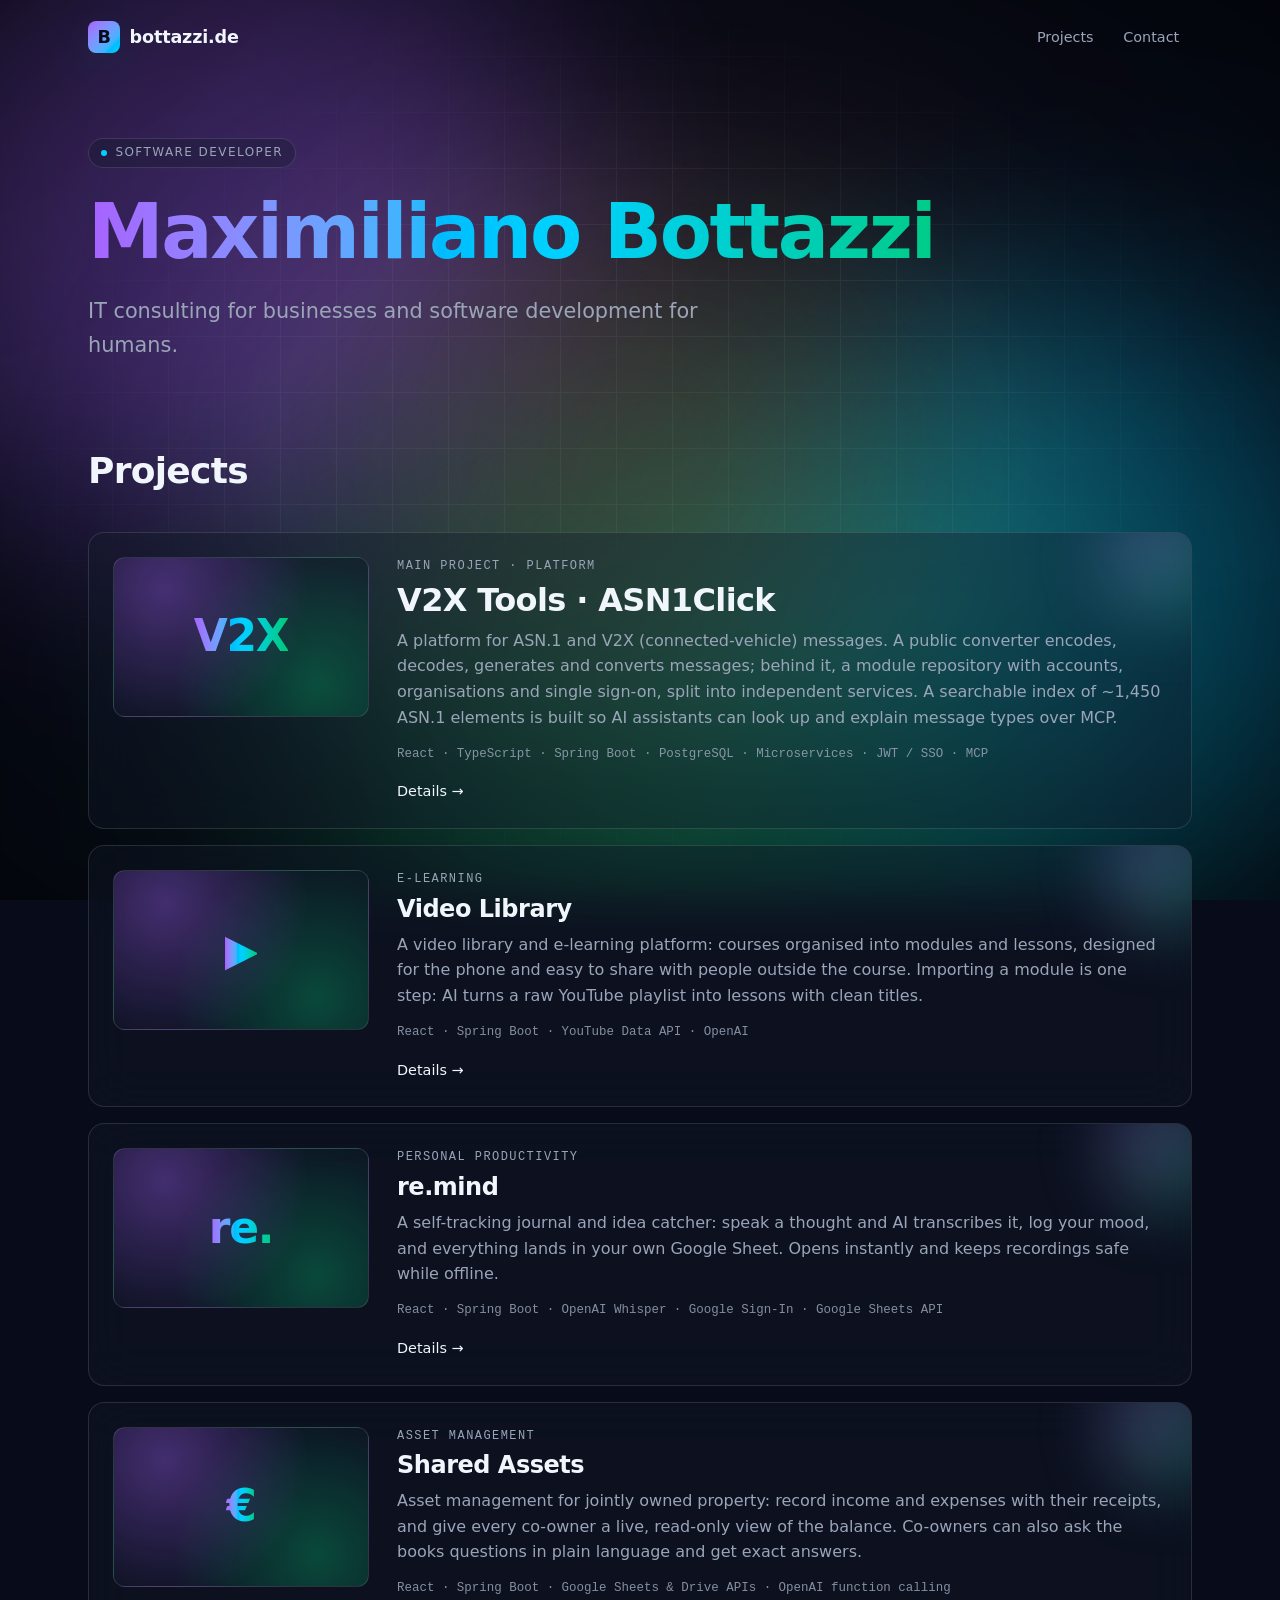
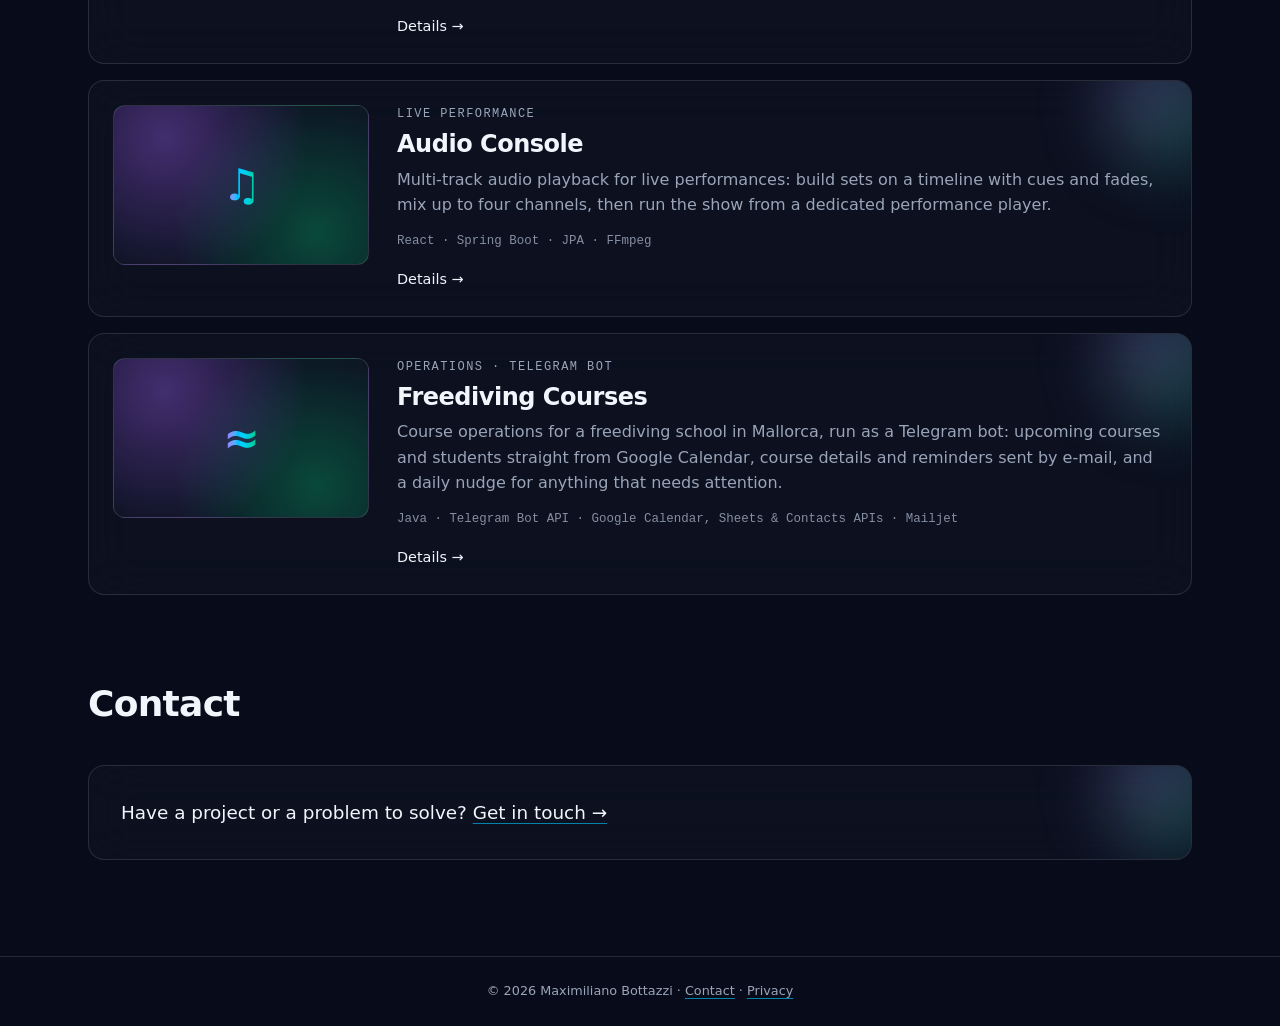
==== index.html @ 9a786cfe "Contact link: Get in touch Co-Authored-By: Claude Opus 5.5 <noreply@anthropic.com>" ====
<!doctype html>
<html lang="en">
<head>
  <meta charset="utf-8">
  <meta name="viewport" content="width=device-width, initial-scale=1">
  <title>Maximiliano Bottazzi</title>
  <meta name="description" content="Maximiliano Bottazzi — IT consulting for businesses and software development for humans.">
  <meta name="robots" content="noindex, nofollow, noarchive">
  <link rel="icon" href="data:image/svg+xml,<svg xmlns='http://www.w3.org/2000/svg' viewBox='0 0 100 100'><defs><linearGradient id='g' x1='0' y1='0' x2='1' y2='1'><stop offset='0' stop-color='%23a855f7'/><stop offset='1' stop-color='%2338bdf8'/></linearGradient></defs><rect width='100' height='100' rx='24' fill='url(%23g)'/><text x='50' y='70' font-family='system-ui,sans-serif' font-size='60' font-weight='700' text-anchor='middle' fill='%23141625'>B</text></svg>">
  <link rel="stylesheet" href="/style.css?v=2">
</head>
<body>
  <div class="aurora" aria-hidden="true"><i></i><i></i><i></i><i></i></div>
  <header class="site-header">
    <a class="brand" href="/">bottazzi.de</a>
    <nav><a href="/#projects">Projects</a><a href="/contact.html">Contact</a></nav>
  </header>
  <main class="home">
    <span class="tag">Software developer</span>
    <h1>Maximiliano Bottazzi</h1>
    <p class="lead">IT consulting for businesses and software development for humans.</p>

    <section id="projects">
      <h2>Projects</h2>
      <ul class="projects">
        <li class="featured">
          <a class="thumb" href="/projects/v2x-tools.html" aria-hidden="true" tabindex="-1"><span>V2X</span></a>
          <div>
            <p class="kicker">Main project · Platform</p>
            <h3><a href="/projects/v2x-tools.html">V2X Tools · ASN1Click</a></h3>
            <p>A platform for ASN.1 and V2X (connected-vehicle) messages. A public converter encodes, decodes, generates and converts messages; behind it, a module repository with accounts, organisations and single sign-on, split into independent services. A searchable index of ~1,450 ASN.1 elements is built so AI assistants can look up and explain message types over MCP.</p>
            <p class="stack">React · TypeScript · Spring Boot · PostgreSQL · Microservices · JWT / SSO · MCP</p>
            <a class="more" href="/projects/v2x-tools.html">Details →</a>
          </div>
        </li>
        <li>
          <a class="thumb" href="/projects/video-library.html" aria-hidden="true" tabindex="-1"><span>▶</span></a>
          <div>
            <p class="kicker">E-learning</p>
            <h3><a href="/projects/video-library.html">Video Library</a></h3>
            <p>A video library and e-learning platform: courses organised into modules and lessons, designed for the phone and easy to share with people outside the course. Importing a module is one step: AI turns a raw YouTube playlist into lessons with clean titles.</p>
            <p class="stack">React · Spring Boot · YouTube Data API · OpenAI</p>
            <a class="more" href="/projects/video-library.html">Details →</a>
          </div>
        </li>
        <li>
          <a class="thumb" href="/projects/remind.html" aria-hidden="true" tabindex="-1"><span>re.</span></a>
          <div>
            <p class="kicker">Personal productivity</p>
            <h3><a href="/projects/remind.html">re.mind</a></h3>
            <p>A self-tracking journal and idea catcher: speak a thought and AI transcribes it, log your mood, and everything lands in your own Google Sheet. Opens instantly and keeps recordings safe while offline.</p>
            <p class="stack">React · Spring Boot · OpenAI Whisper · Google Sign-In · Google Sheets API</p>
            <a class="more" href="/projects/remind.html">Details →</a>
          </div>
        </li>
        <li>
          <a class="thumb" href="/projects/shared-assets.html" aria-hidden="true" tabindex="-1"><span>€</span></a>
          <div>
            <p class="kicker">Asset management</p>
            <h3><a href="/projects/shared-assets.html">Shared Assets</a></h3>
            <p>Asset management for jointly owned property: record income and expenses with their receipts, and give every co-owner a live, read-only view of the balance. Co-owners can also ask the books questions in plain language and get exact answers.</p>
            <p class="stack">React · Spring Boot · Google Sheets &amp; Drive APIs · OpenAI function calling</p>
            <a class="more" href="/projects/shared-assets.html">Details →</a>
          </div>
        </li>
        <li>
          <a class="thumb" href="/projects/audio-console.html" aria-hidden="true" tabindex="-1"><span>♫</span></a>
          <div>
            <p class="kicker">Live performance</p>
            <h3><a href="/projects/audio-console.html">Audio Console</a></h3>
            <p>Multi-track audio playback for live performances: build sets on a timeline with cues and fades, mix up to four channels, then run the show from a dedicated performance player.</p>
            <p class="stack">React · Spring Boot · JPA · FFmpeg</p>
            <a class="more" href="/projects/audio-console.html">Details →</a>
          </div>
        </li>
        <li>
          <a class="thumb" href="/projects/freediving-courses.html" aria-hidden="true" tabindex="-1"><span>≈</span></a>
          <div>
            <p class="kicker">Operations · Telegram bot</p>
            <h3><a href="/projects/freediving-courses.html">Freediving Courses</a></h3>
            <p>Course operations for a freediving school in Mallorca, run as a Telegram bot: upcoming courses and students straight from Google Calendar, course details and reminders sent by e-mail, and a daily nudge for anything that needs attention.</p>
            <p class="stack">Java · Telegram Bot API · Google Calendar, Sheets &amp; Contacts APIs · Mailjet</p>
            <a class="more" href="/projects/freediving-courses.html">Details →</a>
          </div>
        </li>
      </ul>
    </section>

    <section>
      <h2>Contact</h2>
      <div class="card contact-card">
        <p>Have a project or a problem to solve? <a href="/contact.html">Get in touch →</a></p>
      </div>
    </section>
  </main>

  <footer>© 2026 Maximiliano Bottazzi · <a href="/contact.html">Contact</a> · <a href="/privacy.html">Privacy</a></footer>
</body>
</html>
---- style.css ----
/* Look and feel shared with asn1click.com: dark night background, animated
   aurora blobs, a faint grid, gradient headings and glass cards. */
:root {
  color-scheme: dark;
  --bg: oklch(0.16 0.03 270);
  --fg: oklch(0.97 0.01 250);
  --muted: oklch(0.72 0.03 260);
  --card: oklch(0.22 0.035 270 / 35%);
  --line: oklch(1 0 0 / 12%);
  --brand-1: oklch(0.65 0.23 300);   /* electric violet */
  --brand-2: oklch(0.78 0.19 220);   /* cyan blue */
  --brand-3: oklch(0.72 0.21 160);   /* teal / mint */
  --brand-4: oklch(0.72 0.21 30);    /* warm amber */
  --accent: var(--brand-2);
  --gradient: linear-gradient(90deg, var(--brand-1), var(--brand-2), var(--brand-3));
  --radius: 1rem;
}
* { box-sizing: border-box; }
html { -webkit-text-size-adjust: 100%; }
body {
  margin: 0;
  min-height: 100vh;
  display: flex;
  flex-direction: column;
  background: var(--bg);
  color: var(--fg);
  font-family: ui-sans-serif, system-ui, -apple-system, "Segoe UI", Roboto, sans-serif;
  line-height: 1.6;
  overflow-x: hidden;
}

/* Aurora background */
.aurora {
  position: fixed;
  inset: 0;
  z-index: -1;
  overflow: hidden;
  pointer-events: none;
}
.aurora i {
  position: absolute;
  border-radius: 50%;
  filter: blur(120px);
}
.aurora i:nth-child(1) { top: -10rem; left: -10rem; width: 55vw; height: 55vw; background: color-mix(in oklab, var(--brand-1) 40%, transparent); animation: aurora1 22s ease-in-out infinite; }
.aurora i:nth-child(2) { top: 33%; right: -8rem; width: 50vw; height: 50vw; background: color-mix(in oklab, var(--brand-2) 35%, transparent); animation: aurora2 28s ease-in-out infinite; }
.aurora i:nth-child(3) { bottom: -10rem; left: 25%; width: 55vw; height: 55vw; background: color-mix(in oklab, var(--brand-3) 40%, transparent); filter: blur(140px); animation: aurora3 32s ease-in-out infinite; }
.aurora i:nth-child(4) { top: 50%; left: 50%; width: 40vw; height: 40vw; background: color-mix(in oklab, var(--brand-4) 25%, transparent); filter: blur(140px); transform: translate(-50%, -50%); animation: aurora4 36s ease-in-out infinite; }
.aurora::before {
  content: "";
  position: absolute;
  inset: 0;
  opacity: 0.06;
  background-image:
    linear-gradient(var(--fg) 1px, transparent 1px),
    linear-gradient(90deg, var(--fg) 1px, transparent 1px);
  background-size: 56px 56px;
  -webkit-mask-image: radial-gradient(ellipse at center, black 40%, transparent 75%);
  mask-image: radial-gradient(ellipse at center, black 40%, transparent 75%);
}
.aurora::after {
  content: "";
  position: absolute;
  inset: 0;
  background: radial-gradient(ellipse at center, transparent 40%, rgba(0, 0, 0, 0.55) 100%);
}
@keyframes aurora1 {
  0%, 100% { transform: translate(0, 0) scale(1) rotate(0deg); opacity: 0.85; }
  25%  { transform: translate(18vw, 8vh) scale(1.2) rotate(20deg); opacity: 1; }
  50%  { transform: translate(10vw, 22vh) scale(0.95) rotate(-10deg); opacity: 0.7; }
  75%  { transform: translate(-8vw, 12vh) scale(1.15) rotate(15deg); opacity: 0.95; }
}
@keyframes aurora2 {
  0%, 100% { transform: translate(0, 0) scale(1.1) rotate(0deg); opacity: 0.8; }
  33%  { transform: translate(-16vw, 14vh) scale(0.9) rotate(-25deg); opacity: 1; }
  66%  { transform: translate(-6vw, -10vh) scale(1.25) rotate(18deg); opacity: 0.75; }
}
@keyframes aurora3 {
  0%, 100% { transform: translate(0, 0) scale(1) rotate(0deg); opacity: 0.9; }
  30%  { transform: translate(14vw, -14vh) scale(1.25) rotate(22deg); opacity: 1; }
  60%  { transform: translate(-10vw, -6vh) scale(0.95) rotate(-18deg); opacity: 0.7; }
}
@keyframes aurora4 {
  0%, 100% { transform: translate(-50%, -50%) scale(1) rotate(0deg); opacity: 0.7; }
  25%  { transform: translate(-35%, -60%) scale(1.3) rotate(30deg); opacity: 0.95; }
  50%  { transform: translate(-55%, -40%) scale(0.9) rotate(-20deg); opacity: 0.6; }
  75%  { transform: translate(-65%, -55%) scale(1.2) rotate(15deg); opacity: 0.9; }
}
@media (prefers-reduced-motion: reduce) {
  .aurora i { animation: none; }
}

/* Header */
.site-header {
  display: flex;
  align-items: center;
  justify-content: space-between;
  gap: 1rem;
  width: 100%;
  max-width: 72rem;
  margin: 0 auto;
  padding: 1.25rem 1.5rem;
}
.brand {
  display: flex;
  align-items: center;
  gap: 0.6rem;
  font-size: 1.1rem;
  font-weight: 600;
  letter-spacing: -0.01em;
  text-decoration: none;
}
.brand::before {
  content: "B";
  display: grid;
  place-items: center;
  width: 2rem;
  height: 2rem;
  border-radius: 0.5rem;
  background: linear-gradient(135deg, var(--brand-1), var(--brand-2));
  box-shadow: 0 10px 40px -10px color-mix(in oklab, var(--brand-2) 50%, transparent);
  color: var(--bg);
  font-weight: 700;
}
.site-header nav { display: flex; gap: 0.25rem; }
.site-header nav a {
  padding: 0.35rem 0.8rem;
  border-radius: 999px;
  font-size: 0.9rem;
  color: var(--muted);
  text-decoration: none;
}
.site-header nav a:hover { color: var(--fg); background: var(--card); }

main {
  flex: 1;
  width: 100%;
  max-width: 72rem;
  margin: 0 auto;
  padding: 4rem 1.5rem 6rem;
}

/* Hero */
.tag {
  display: inline-flex;
  align-items: center;
  gap: 0.5rem;
  padding: 0.25rem 0.75rem;
  border: 1px solid var(--line);
  border-radius: 999px;
  background: var(--card);
  backdrop-filter: blur(8px);
  font-size: 0.75rem;
  letter-spacing: 0.12em;
  text-transform: uppercase;
  color: var(--muted);
}
.tag::before {
  content: "";
  width: 0.4rem;
  height: 0.4rem;
  border-radius: 50%;
  background: var(--brand-2);
  animation: pulse 2s ease-in-out infinite;
}
@keyframes pulse { 50% { opacity: 0.4; } }
h1 {
  margin: 1.5rem 0 0;
  max-width: 56rem;
  font-size: clamp(2.75rem, 8vw, 4.75rem);
  font-weight: 600;
  line-height: 1.05;
  letter-spacing: -0.03em;
  background: var(--gradient);
  -webkit-background-clip: text;
  background-clip: text;
  color: transparent;
}
.lead {
  margin: 1.5rem 0 0;
  max-width: 42rem;
  font-size: clamp(1.1rem, 2.2vw, 1.3rem);
  color: var(--muted);
}

section { margin-top: 5rem; }
h2 {
  margin: 0 0 2rem;
  font-size: clamp(1.75rem, 4vw, 2.25rem);
  font-weight: 600;
  letter-spacing: -0.02em;
}
ul { list-style: none; margin: 0; padding: 0; }
a {
  color: var(--fg);
  text-decoration: underline;
  text-decoration-color: color-mix(in oklab, var(--accent) 60%, transparent);
  text-underline-offset: 0.2em;
}
a:hover { color: var(--accent); }

/* Glass card */
.card, .projects li {
  position: relative;
  overflow: hidden;
  border: 1px solid var(--line);
  border-radius: var(--radius);
  background: var(--card);
  backdrop-filter: blur(24px);
  -webkit-backdrop-filter: blur(24px);
  transition: border-color 0.2s;
}
.card::before, .projects li::before {
  content: "";
  position: absolute;
  top: -2.5rem;
  right: -2.5rem;
  width: 8rem;
  height: 8rem;
  border-radius: 50%;
  background: linear-gradient(135deg, color-mix(in oklab, var(--brand-1) 30%, transparent), color-mix(in oklab, var(--brand-3) 30%, transparent));
  filter: blur(32px);
  transition: transform 0.4s;
  pointer-events: none;
}
.projects li:hover { border-color: color-mix(in oklab, var(--brand-2) 40%, transparent); }
.projects li:hover::before { transform: scale(1.5); }

/* Project list */
.projects { display: grid; gap: 1rem; }
.projects li {
  display: grid;
  grid-template-columns: 16rem 1fr;
  gap: 1.75rem;
  align-items: start;
  padding: 1.5rem;
}
.projects li > * { position: relative; }
.kicker {
  margin: 0 0 0.35rem !important;
  font-family: ui-monospace, "SF Mono", Menlo, Consolas, monospace;
  font-size: 0.75rem !important;
  letter-spacing: 0.12em;
  text-transform: uppercase;
  color: var(--brand-2);
}
.projects h3 { margin: 0 0 0.5rem; font-size: 1.5rem; font-weight: 600; line-height: 1.2; letter-spacing: -0.02em; }
.projects h3 a { text-decoration: none; }
.projects p { margin: 0; color: var(--muted); }
.projects .featured h3 { font-size: 2rem; }
.more { display: inline-block; margin-top: 1rem; font-size: 0.9rem; font-weight: 500; text-decoration: none; }
.thumb {
  display: grid;
  place-items: center;
  aspect-ratio: 16 / 10;
  overflow: hidden;
  border: 1px solid var(--line);
  border-radius: 0.75rem;
  background:
    radial-gradient(circle at 20% 20%, color-mix(in oklab, var(--brand-1) 35%, transparent), transparent 60%),
    radial-gradient(circle at 80% 80%, color-mix(in oklab, var(--brand-3) 30%, transparent), transparent 60%),
    oklch(0.2 0.035 270 / 60%);
  text-decoration: none;
}
.thumb img { width: 100%; height: 100%; object-fit: cover; object-position: top; }
.thumb span {
  font-size: 2.75rem;
  font-weight: 700;
  letter-spacing: -0.03em;
  background: var(--gradient);
  -webkit-background-clip: text;
  background-clip: text;
  color: transparent;
}
.stack {
  margin-top: 0.9rem !important;
  font-family: ui-monospace, "SF Mono", Menlo, Consolas, monospace;
  font-size: 0.78rem !important;
  color: var(--muted);
  opacity: 0.85;
}
@media (max-width: 44rem) {
  .projects li { grid-template-columns: 1fr; gap: 1.25rem; padding: 1.25rem; }
}

.contact-card { padding: 2rem; }
.contact-card p { position: relative; margin: 0; font-size: 1.15rem; }

footer {
  border-top: 1px solid var(--line);
  padding: 1.5rem;
  text-align: center;
  font-size: 0.8rem;
  color: var(--muted);
}
footer a { color: inherit; }

/* Text pages (privacy, contact, project details) */
.page { max-width: 48rem; padding-top: 3rem; }
.page h1 { font-size: clamp(2.25rem, 7vw, 3.5rem); }
.page section { margin-top: 3rem; }
.page h2 {
  margin: 0 0 1rem;
  font-family: ui-monospace, "SF Mono", Menlo, Consolas, monospace;
  font-size: 0.8rem;
  font-weight: 500;
  letter-spacing: 0.12em;
  text-transform: uppercase;
  color: var(--brand-2);
}
.page p { margin: 0 0 1rem; }
.page address { font-style: normal; margin: 0 0 1rem; }
.back { display: inline-block; font-size: 0.9rem; color: var(--muted); text-decoration: none; }
.empty { color: var(--muted); margin: 0; }

/* Project detail pages */
.project .links { display: flex; flex-wrap: wrap; gap: 0.5rem 1.5rem; margin: 1.5rem 0 0; }
.project .shot { margin-top: 2.5rem; }
.project ul.points { list-style: disc; padding-left: 1.25rem; margin: 0 0 1rem; }
.project ul.points li { padding: 0.2rem 0; }
.project ul.points li::marker { color: var(--brand-2); }

/* Contact form */
.field { margin-bottom: 1.5rem; }
.field label {
  display: block;
  margin-bottom: 0.4rem;
  font-family: ui-monospace, "SF Mono", Menlo, Consolas, monospace;
  font-size: 0.75rem;
  letter-spacing: 0.12em;
  text-transform: uppercase;
  color: var(--muted);
}
.field input, .field textarea {
  width: 100%;
  padding: 0.7rem 0.85rem;
  border: 1px solid var(--line);
  border-radius: 0.6rem;
  background: var(--card);
  backdrop-filter: blur(12px);
  color: var(--fg);
  font: inherit;
}
.field input:focus, .field textarea:focus {
  outline: 2px solid color-mix(in oklab, var(--brand-2) 60%, transparent);
  outline-offset: 1px;
}
.field textarea { resize: vertical; }
.cf-turnstile { margin-bottom: 1.5rem; }
button {
  padding: 0.7rem 1.5rem;
  border: 0;
  border-radius: 999px;
  background: linear-gradient(90deg, var(--brand-1), var(--brand-2));
  box-shadow: 0 10px 40px -10px color-mix(in oklab, var(--brand-2) 50%, transparent);
  color: var(--bg);
  font: inherit;
  font-weight: 600;
  cursor: pointer;
}
button:hover { opacity: 0.9; }
button:disabled { opacity: 0.5; cursor: not-allowed; }
.form-feedback { margin-top: 1.25rem; font-weight: 600; }
.form-feedback.error { color: var(--brand-4); }
.page .form-note { margin-top: 1.5rem; font-size: 0.85rem; color: var(--muted); }
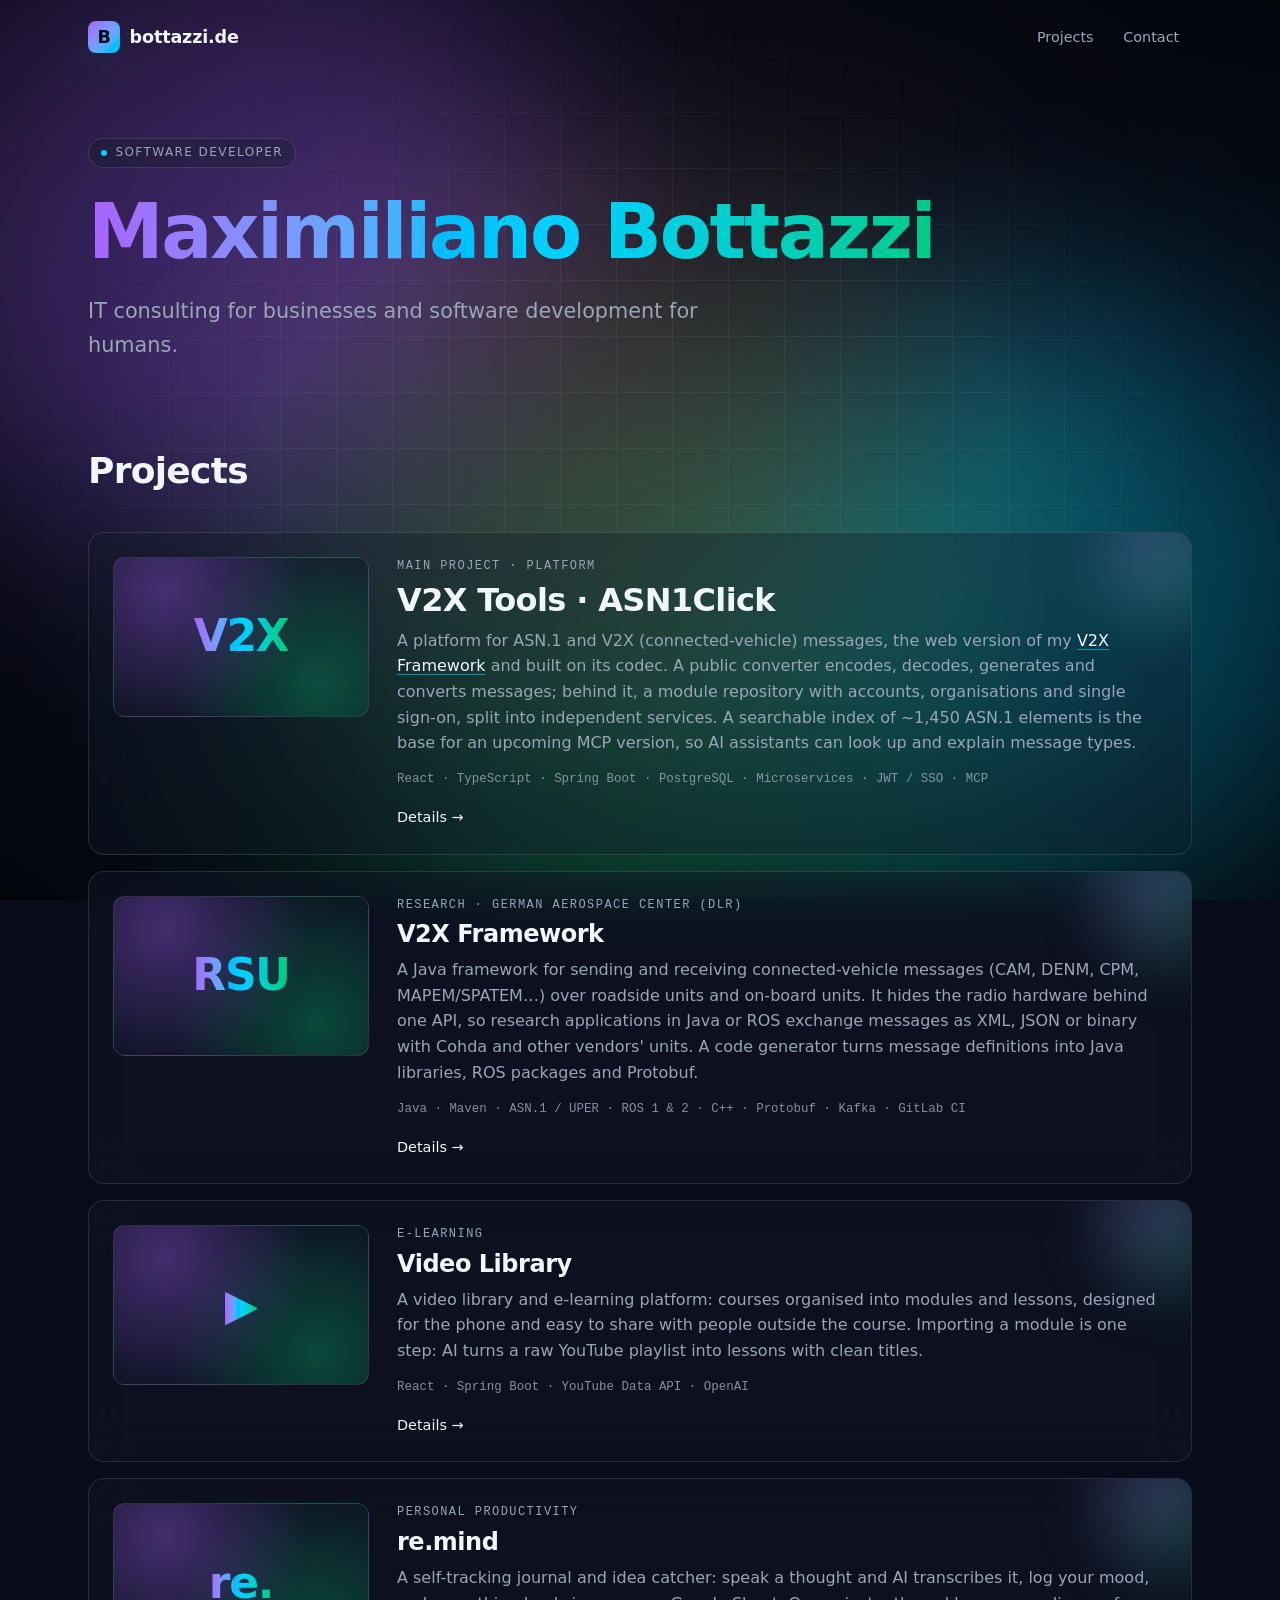
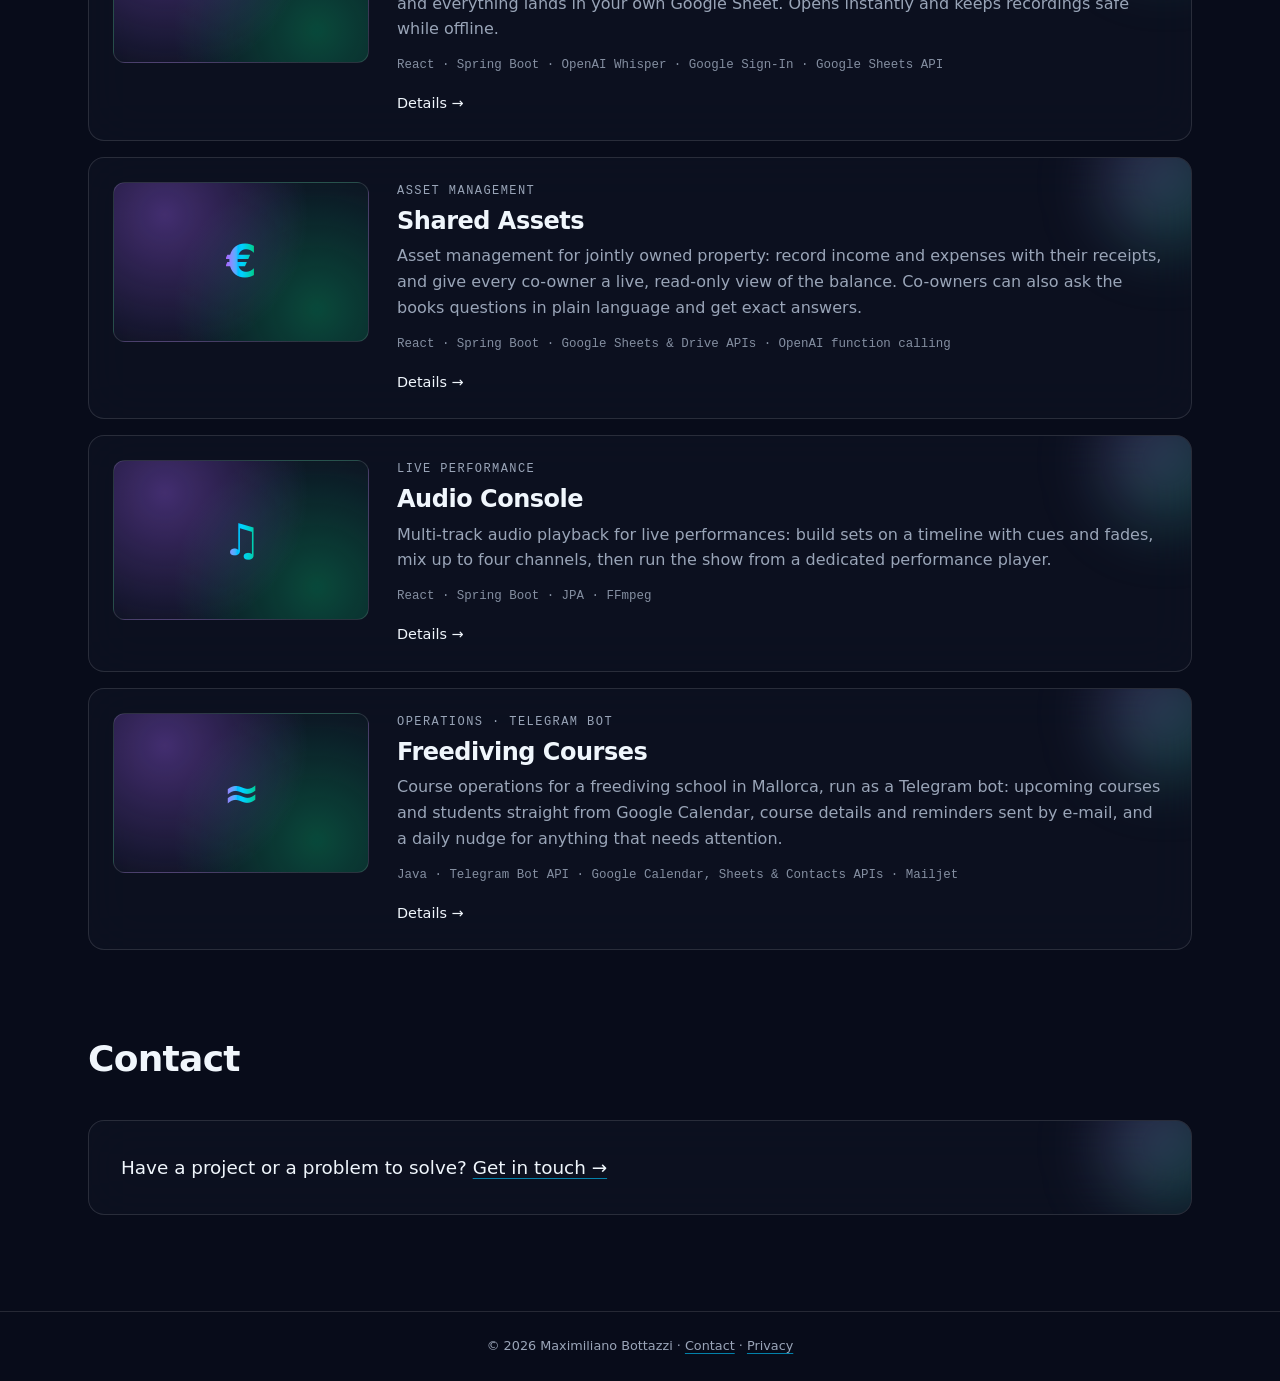
==== commit 4add5862: "Add V2X Framework project and link it with V2X Tools Co-Authored-By: Claude Opus 5.5 <noreply@anthro" ====
--- a/index.html
+++ b/index.html
@@ -28,9 +28,19 @@
           <div>
             <p class="kicker">Main project · Platform</p>
             <h3><a href="/projects/v2x-tools.html">V2X Tools · ASN1Click</a></h3>
-            <p>A platform for ASN.1 and V2X (connected-vehicle) messages. A public converter encodes, decodes, generates and converts messages; behind it, a module repository with accounts, organisations and single sign-on, split into independent services. A searchable index of ~1,450 ASN.1 elements is built so AI assistants can look up and explain message types over MCP.</p>
+            <p>A platform for ASN.1 and V2X (connected-vehicle) messages, the web version of my <a href="/projects/v2x-framework.html">V2X Framework</a> and built on its codec. A public converter encodes, decodes, generates and converts messages; behind it, a module repository with accounts, organisations and single sign-on, split into independent services. A searchable index of ~1,450 ASN.1 elements is the base for an upcoming MCP version, so AI assistants can look up and explain message types.</p>
             <p class="stack">React · TypeScript · Spring Boot · PostgreSQL · Microservices · JWT / SSO · MCP</p>
             <a class="more" href="/projects/v2x-tools.html">Details →</a>
+          </div>
+        </li>
+        <li>
+          <a class="thumb" href="/projects/v2x-framework.html" aria-hidden="true" tabindex="-1"><span>RSU</span></a>
+          <div>
+            <p class="kicker">Research · German Aerospace Center (DLR)</p>
+            <h3><a href="/projects/v2x-framework.html">V2X Framework</a></h3>
+            <p>A Java framework for sending and receiving connected-vehicle messages (CAM, DENM, CPM, MAPEM/SPATEM…) over roadside units and on-board units. It hides the radio hardware behind one API, so research applications in Java or ROS exchange messages as XML, JSON or binary with Cohda and other vendors' units. A code generator turns message definitions into Java libraries, ROS packages and Protobuf.</p>
+            <p class="stack">Java · Maven · ASN.1 / UPER · ROS 1 &amp; 2 · C++ · Protobuf · Kafka · GitLab CI</p>
+            <a class="more" href="/projects/v2x-framework.html">Details →</a>
           </div>
         </li>
         <li>
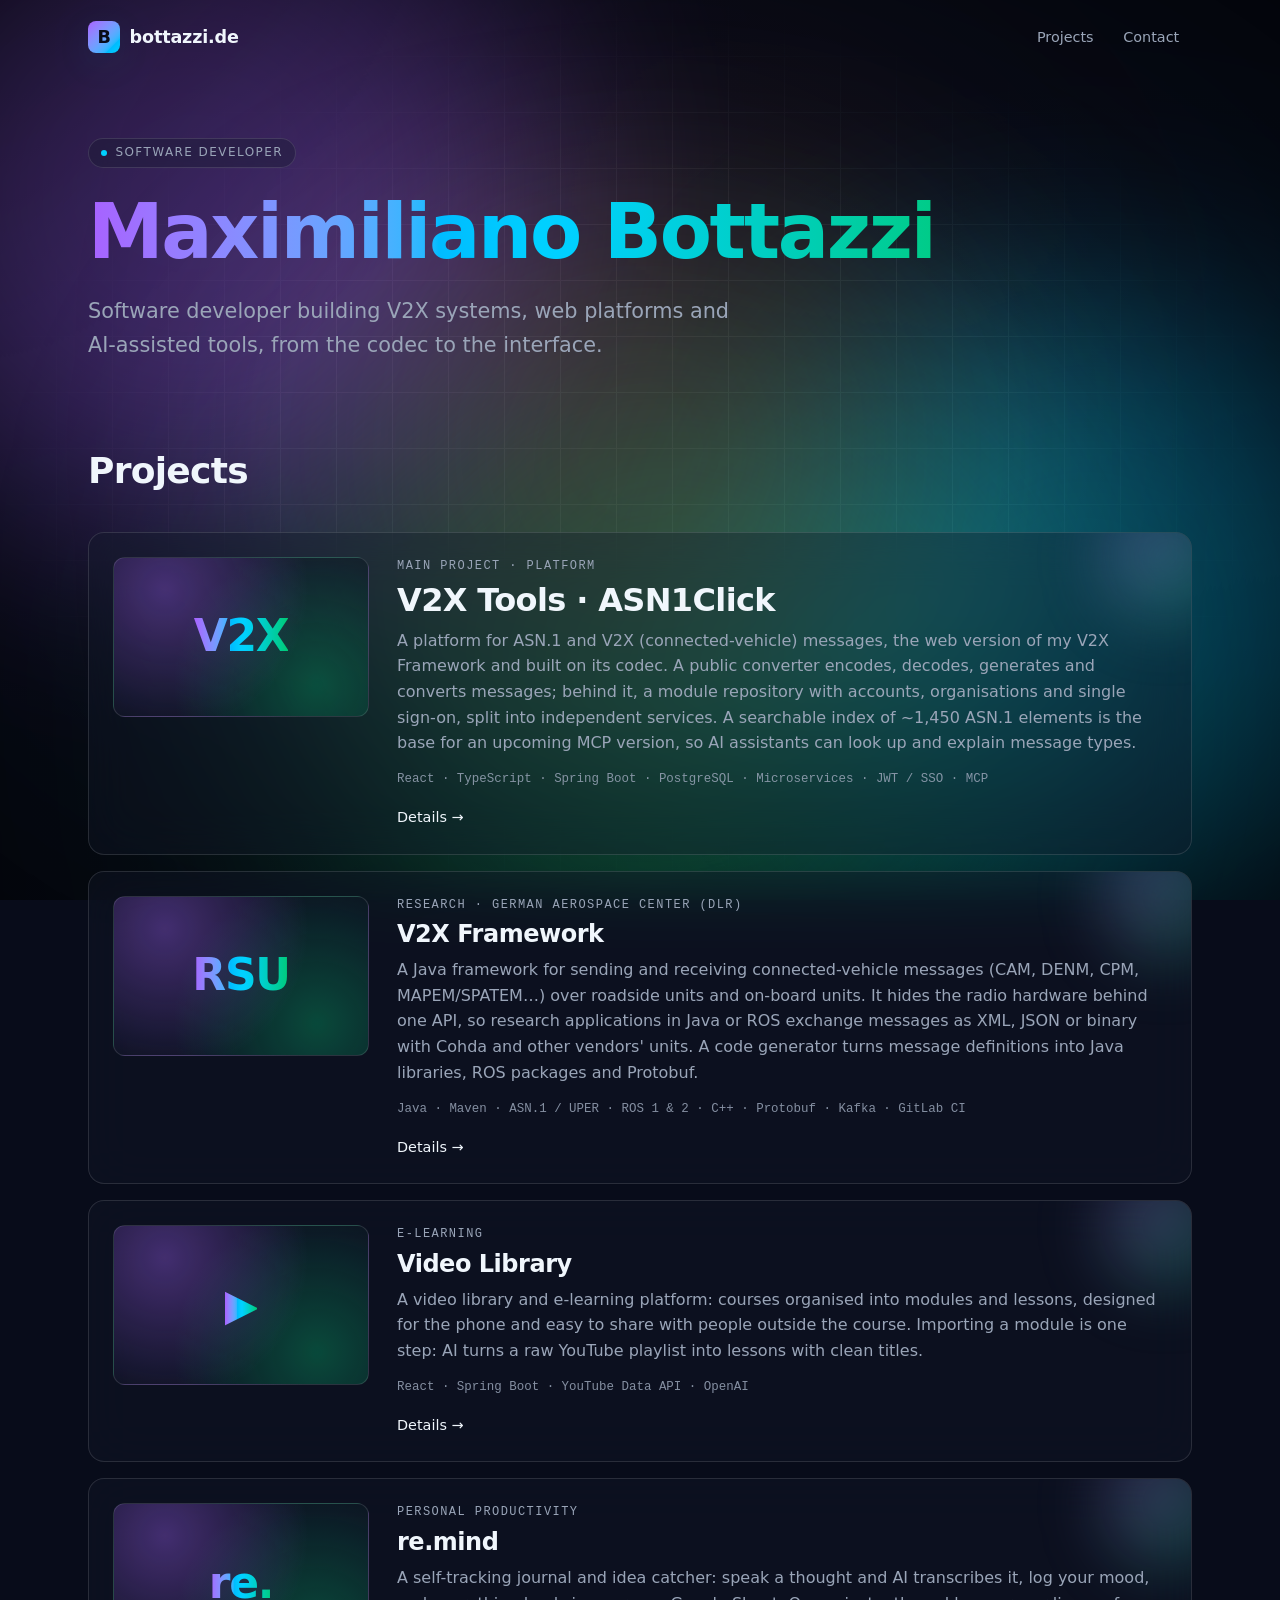
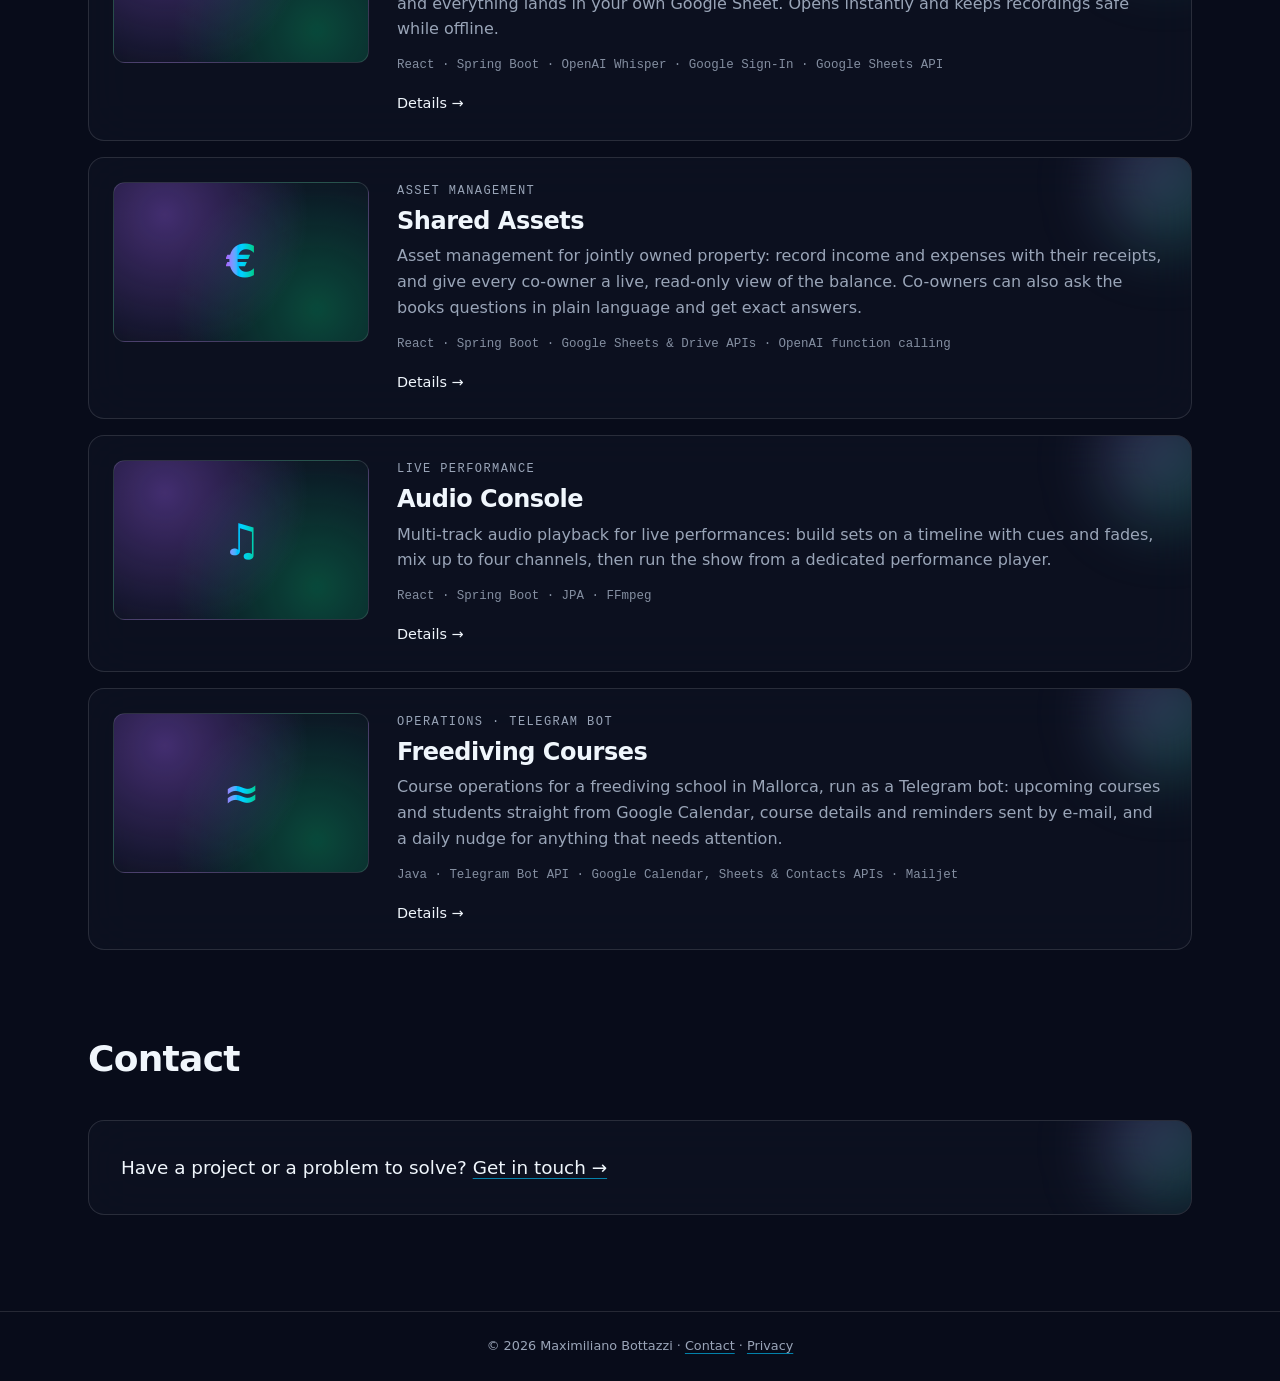
==== commit 99634b1e: "AI in the home lead; mention V2X Framework without inline links Co-Authored-By: Claude Opus 5.5 <nor" ====
--- a/index.html
+++ b/index.html
@@ -4,7 +4,7 @@
   <meta charset="utf-8">
   <meta name="viewport" content="width=device-width, initial-scale=1">
   <title>Maximiliano Bottazzi</title>
-  <meta name="description" content="Maximiliano Bottazzi — IT consulting for businesses and software development for humans.">
+  <meta name="description" content="Maximiliano Bottazzi — Software developer building V2X systems, web platforms and AI-assisted tools, from the codec to the interface.">
   <meta name="robots" content="noindex, nofollow, noarchive">
   <link rel="icon" href="data:image/svg+xml,<svg xmlns='http://www.w3.org/2000/svg' viewBox='0 0 100 100'><defs><linearGradient id='g' x1='0' y1='0' x2='1' y2='1'><stop offset='0' stop-color='%23a855f7'/><stop offset='1' stop-color='%2338bdf8'/></linearGradient></defs><rect width='100' height='100' rx='24' fill='url(%23g)'/><text x='50' y='70' font-family='system-ui,sans-serif' font-size='60' font-weight='700' text-anchor='middle' fill='%23141625'>B</text></svg>">
   <link rel="stylesheet" href="/style.css?v=2">
@@ -18,7 +18,7 @@
   <main class="home">
     <span class="tag">Software developer</span>
     <h1>Maximiliano Bottazzi</h1>
-    <p class="lead">IT consulting for businesses and software development for humans.</p>
+    <p class="lead">Software developer building V2X systems, web platforms and AI-assisted tools, from the codec to the interface.</p>
 
     <section id="projects">
       <h2>Projects</h2>
@@ -28,7 +28,7 @@
           <div>
             <p class="kicker">Main project · Platform</p>
             <h3><a href="/projects/v2x-tools.html">V2X Tools · ASN1Click</a></h3>
-            <p>A platform for ASN.1 and V2X (connected-vehicle) messages, the web version of my <a href="/projects/v2x-framework.html">V2X Framework</a> and built on its codec. A public converter encodes, decodes, generates and converts messages; behind it, a module repository with accounts, organisations and single sign-on, split into independent services. A searchable index of ~1,450 ASN.1 elements is the base for an upcoming MCP version, so AI assistants can look up and explain message types.</p>
+            <p>A platform for ASN.1 and V2X (connected-vehicle) messages, the web version of my V2X Framework and built on its codec. A public converter encodes, decodes, generates and converts messages; behind it, a module repository with accounts, organisations and single sign-on, split into independent services. A searchable index of ~1,450 ASN.1 elements is the base for an upcoming MCP version, so AI assistants can look up and explain message types.</p>
             <p class="stack">React · TypeScript · Spring Boot · PostgreSQL · Microservices · JWT / SSO · MCP</p>
             <a class="more" href="/projects/v2x-tools.html">Details →</a>
           </div>
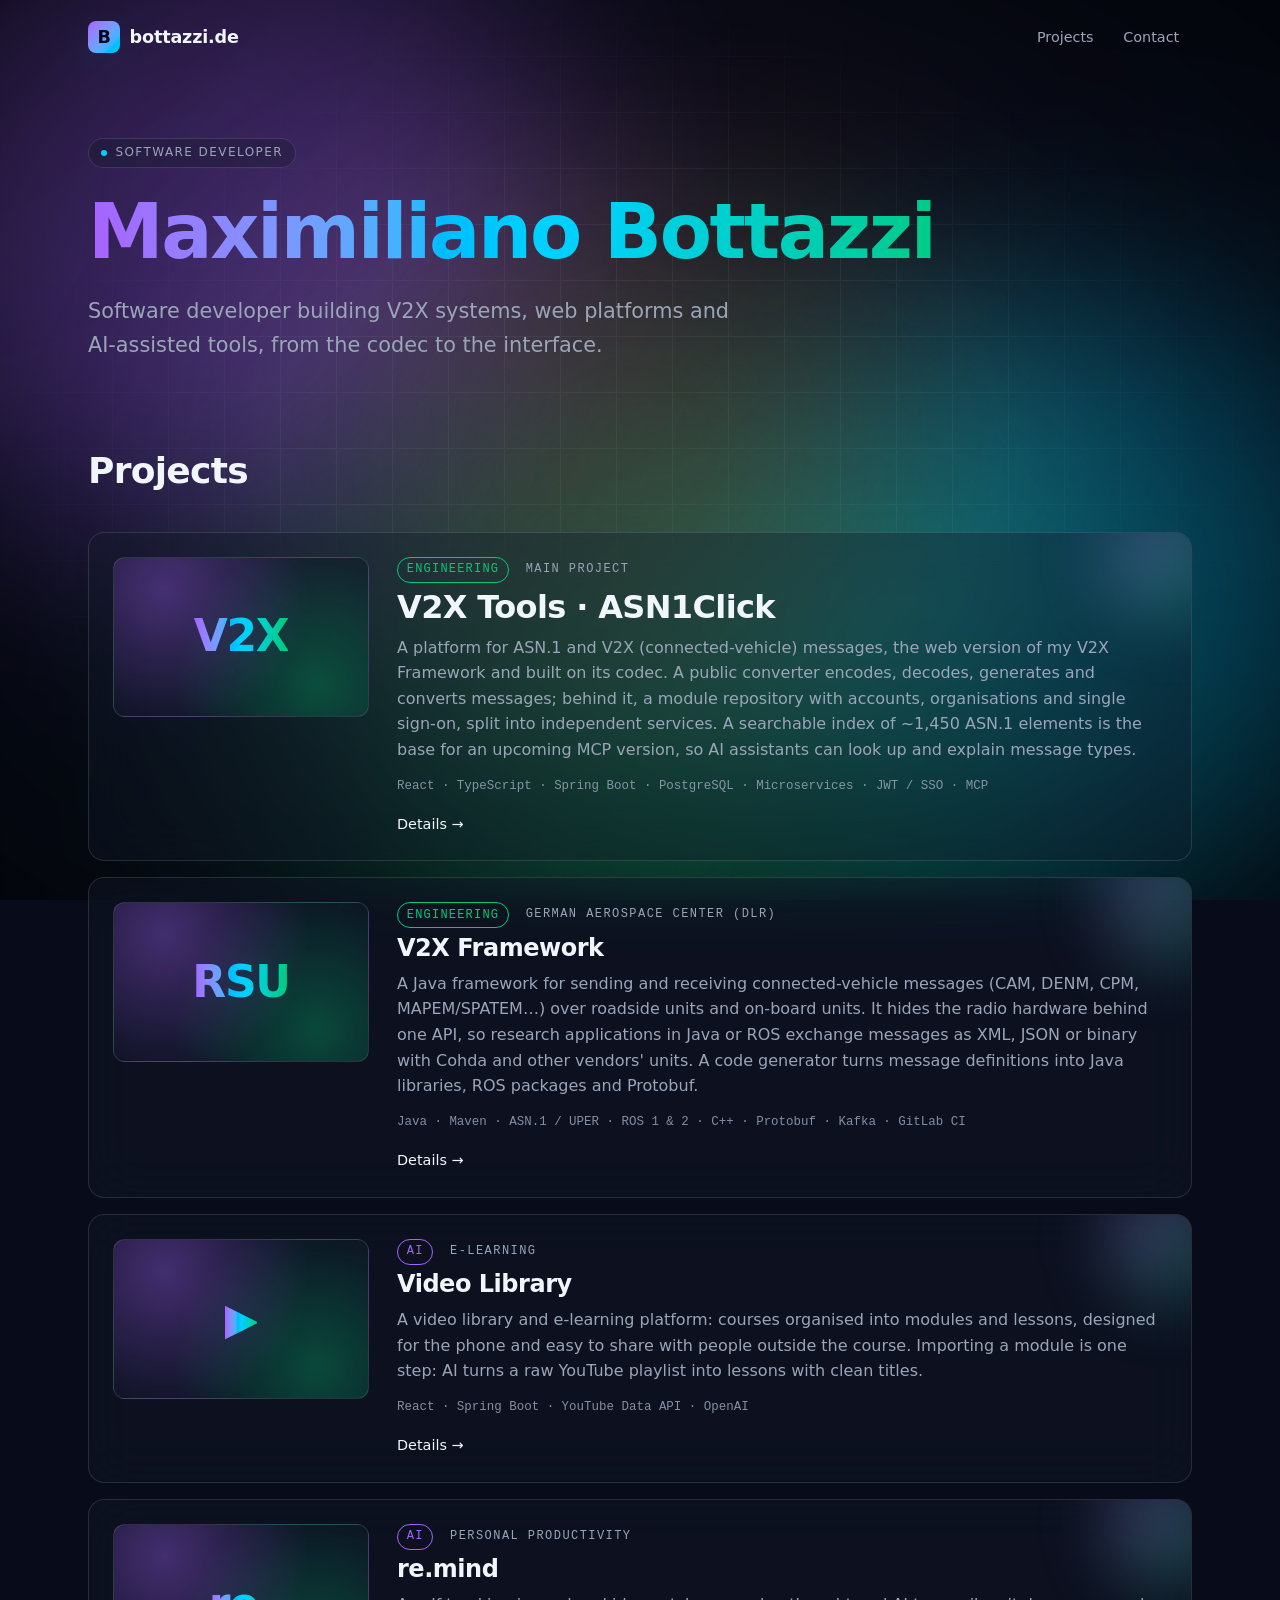
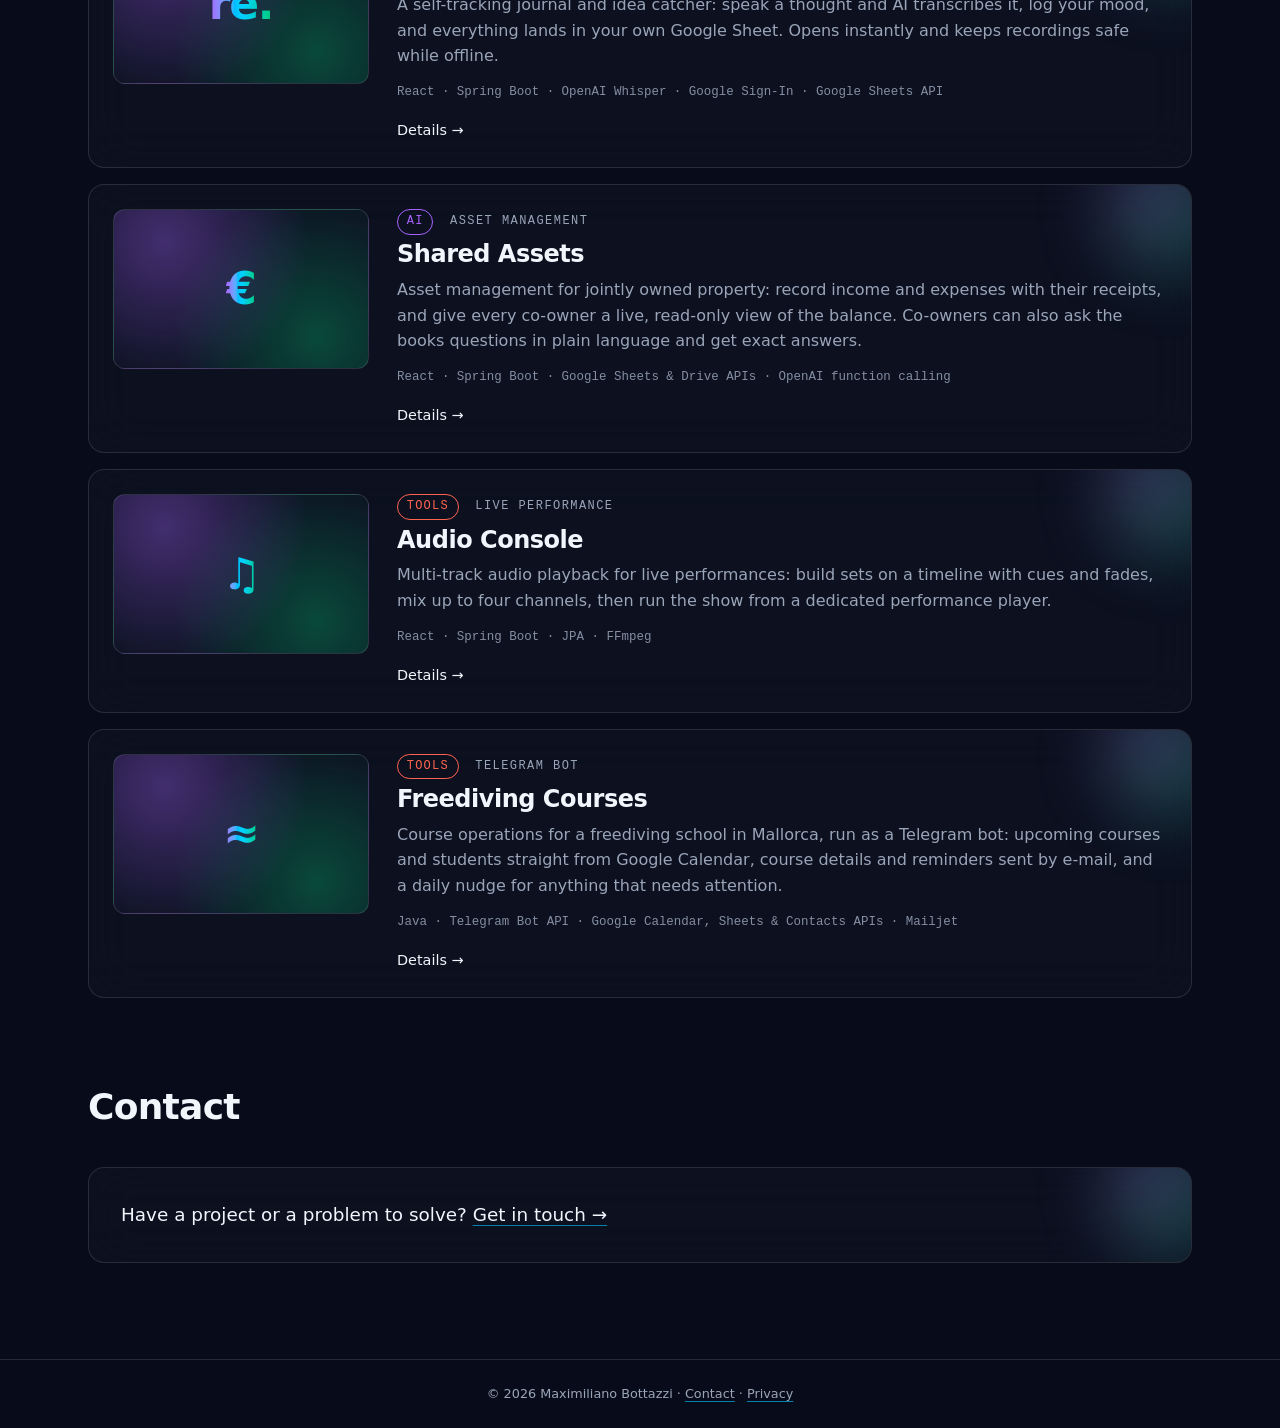
==== commit 6dde0ece: "Category tags on projects: Engineering, AI, Tools Co-Authored-By: Claude Opus 5.5 <noreply@anthropic" ====
--- a/index.html
+++ b/index.html
@@ -7,7 +7,7 @@
   <meta name="description" content="Maximiliano Bottazzi — Software developer building V2X systems, web platforms and AI-assisted tools, from the codec to the interface.">
   <meta name="robots" content="noindex, nofollow, noarchive">
   <link rel="icon" href="data:image/svg+xml,<svg xmlns='http://www.w3.org/2000/svg' viewBox='0 0 100 100'><defs><linearGradient id='g' x1='0' y1='0' x2='1' y2='1'><stop offset='0' stop-color='%23a855f7'/><stop offset='1' stop-color='%2338bdf8'/></linearGradient></defs><rect width='100' height='100' rx='24' fill='url(%23g)'/><text x='50' y='70' font-family='system-ui,sans-serif' font-size='60' font-weight='700' text-anchor='middle' fill='%23141625'>B</text></svg>">
-  <link rel="stylesheet" href="/style.css?v=2">
+  <link rel="stylesheet" href="/style.css?v=3">
 </head>
 <body>
   <div class="aurora" aria-hidden="true"><i></i><i></i><i></i><i></i></div>
@@ -26,7 +26,7 @@
         <li class="featured">
           <a class="thumb" href="/projects/v2x-tools.html" aria-hidden="true" tabindex="-1"><span>V2X</span></a>
           <div>
-            <p class="kicker">Main project · Platform</p>
+            <p class="kicker"><span class="cat eng">Engineering</span> Main project</p>
             <h3><a href="/projects/v2x-tools.html">V2X Tools · ASN1Click</a></h3>
             <p>A platform for ASN.1 and V2X (connected-vehicle) messages, the web version of my V2X Framework and built on its codec. A public converter encodes, decodes, generates and converts messages; behind it, a module repository with accounts, organisations and single sign-on, split into independent services. A searchable index of ~1,450 ASN.1 elements is the base for an upcoming MCP version, so AI assistants can look up and explain message types.</p>
             <p class="stack">React · TypeScript · Spring Boot · PostgreSQL · Microservices · JWT / SSO · MCP</p>
@@ -36,7 +36,7 @@
         <li>
           <a class="thumb" href="/projects/v2x-framework.html" aria-hidden="true" tabindex="-1"><span>RSU</span></a>
           <div>
-            <p class="kicker">Research · German Aerospace Center (DLR)</p>
+            <p class="kicker"><span class="cat eng">Engineering</span> German Aerospace Center (DLR)</p>
             <h3><a href="/projects/v2x-framework.html">V2X Framework</a></h3>
             <p>A Java framework for sending and receiving connected-vehicle messages (CAM, DENM, CPM, MAPEM/SPATEM…) over roadside units and on-board units. It hides the radio hardware behind one API, so research applications in Java or ROS exchange messages as XML, JSON or binary with Cohda and other vendors' units. A code generator turns message definitions into Java libraries, ROS packages and Protobuf.</p>
             <p class="stack">Java · Maven · ASN.1 / UPER · ROS 1 &amp; 2 · C++ · Protobuf · Kafka · GitLab CI</p>
@@ -46,7 +46,7 @@
         <li>
           <a class="thumb" href="/projects/video-library.html" aria-hidden="true" tabindex="-1"><span>▶</span></a>
           <div>
-            <p class="kicker">E-learning</p>
+            <p class="kicker"><span class="cat ai">AI</span> E-learning</p>
             <h3><a href="/projects/video-library.html">Video Library</a></h3>
             <p>A video library and e-learning platform: courses organised into modules and lessons, designed for the phone and easy to share with people outside the course. Importing a module is one step: AI turns a raw YouTube playlist into lessons with clean titles.</p>
             <p class="stack">React · Spring Boot · YouTube Data API · OpenAI</p>
@@ -56,7 +56,7 @@
         <li>
           <a class="thumb" href="/projects/remind.html" aria-hidden="true" tabindex="-1"><span>re.</span></a>
           <div>
-            <p class="kicker">Personal productivity</p>
+            <p class="kicker"><span class="cat ai">AI</span> Personal productivity</p>
             <h3><a href="/projects/remind.html">re.mind</a></h3>
             <p>A self-tracking journal and idea catcher: speak a thought and AI transcribes it, log your mood, and everything lands in your own Google Sheet. Opens instantly and keeps recordings safe while offline.</p>
             <p class="stack">React · Spring Boot · OpenAI Whisper · Google Sign-In · Google Sheets API</p>
@@ -66,7 +66,7 @@
         <li>
           <a class="thumb" href="/projects/shared-assets.html" aria-hidden="true" tabindex="-1"><span>€</span></a>
           <div>
-            <p class="kicker">Asset management</p>
+            <p class="kicker"><span class="cat ai">AI</span> Asset management</p>
             <h3><a href="/projects/shared-assets.html">Shared Assets</a></h3>
             <p>Asset management for jointly owned property: record income and expenses with their receipts, and give every co-owner a live, read-only view of the balance. Co-owners can also ask the books questions in plain language and get exact answers.</p>
             <p class="stack">React · Spring Boot · Google Sheets &amp; Drive APIs · OpenAI function calling</p>
@@ -76,7 +76,7 @@
         <li>
           <a class="thumb" href="/projects/audio-console.html" aria-hidden="true" tabindex="-1"><span>♫</span></a>
           <div>
-            <p class="kicker">Live performance</p>
+            <p class="kicker"><span class="cat tools">Tools</span> Live performance</p>
             <h3><a href="/projects/audio-console.html">Audio Console</a></h3>
             <p>Multi-track audio playback for live performances: build sets on a timeline with cues and fades, mix up to four channels, then run the show from a dedicated performance player.</p>
             <p class="stack">React · Spring Boot · JPA · FFmpeg</p>
@@ -86,7 +86,7 @@
         <li>
           <a class="thumb" href="/projects/freediving-courses.html" aria-hidden="true" tabindex="-1"><span>≈</span></a>
           <div>
-            <p class="kicker">Operations · Telegram bot</p>
+            <p class="kicker"><span class="cat tools">Tools</span> Telegram bot</p>
             <h3><a href="/projects/freediving-courses.html">Freediving Courses</a></h3>
             <p>Course operations for a freediving school in Mallorca, run as a Telegram bot: upcoming courses and students straight from Google Calendar, course details and reminders sent by e-mail, and a daily nudge for anything that needs attention.</p>
             <p class="stack">Java · Telegram Bot API · Google Calendar, Sheets &amp; Contacts APIs · Mailjet</p>
--- a/style.css
+++ b/style.css
@@ -244,6 +244,17 @@
   text-transform: uppercase;
   color: var(--brand-2);
 }
+.cat {
+  display: inline-block;
+  margin-right: 0.5rem;
+  padding: 0.15rem 0.55rem;
+  border: 1px solid currentColor;
+  border-radius: 999px;
+  letter-spacing: 0.1em;
+}
+.cat.eng { color: var(--brand-3); }
+.cat.ai { color: var(--brand-1); }
+.cat.tools { color: var(--brand-4); }
 .projects h3 { margin: 0 0 0.5rem; font-size: 1.5rem; font-weight: 600; line-height: 1.2; letter-spacing: -0.02em; }
 .projects h3 a { text-decoration: none; }
 .projects p { margin: 0; color: var(--muted); }
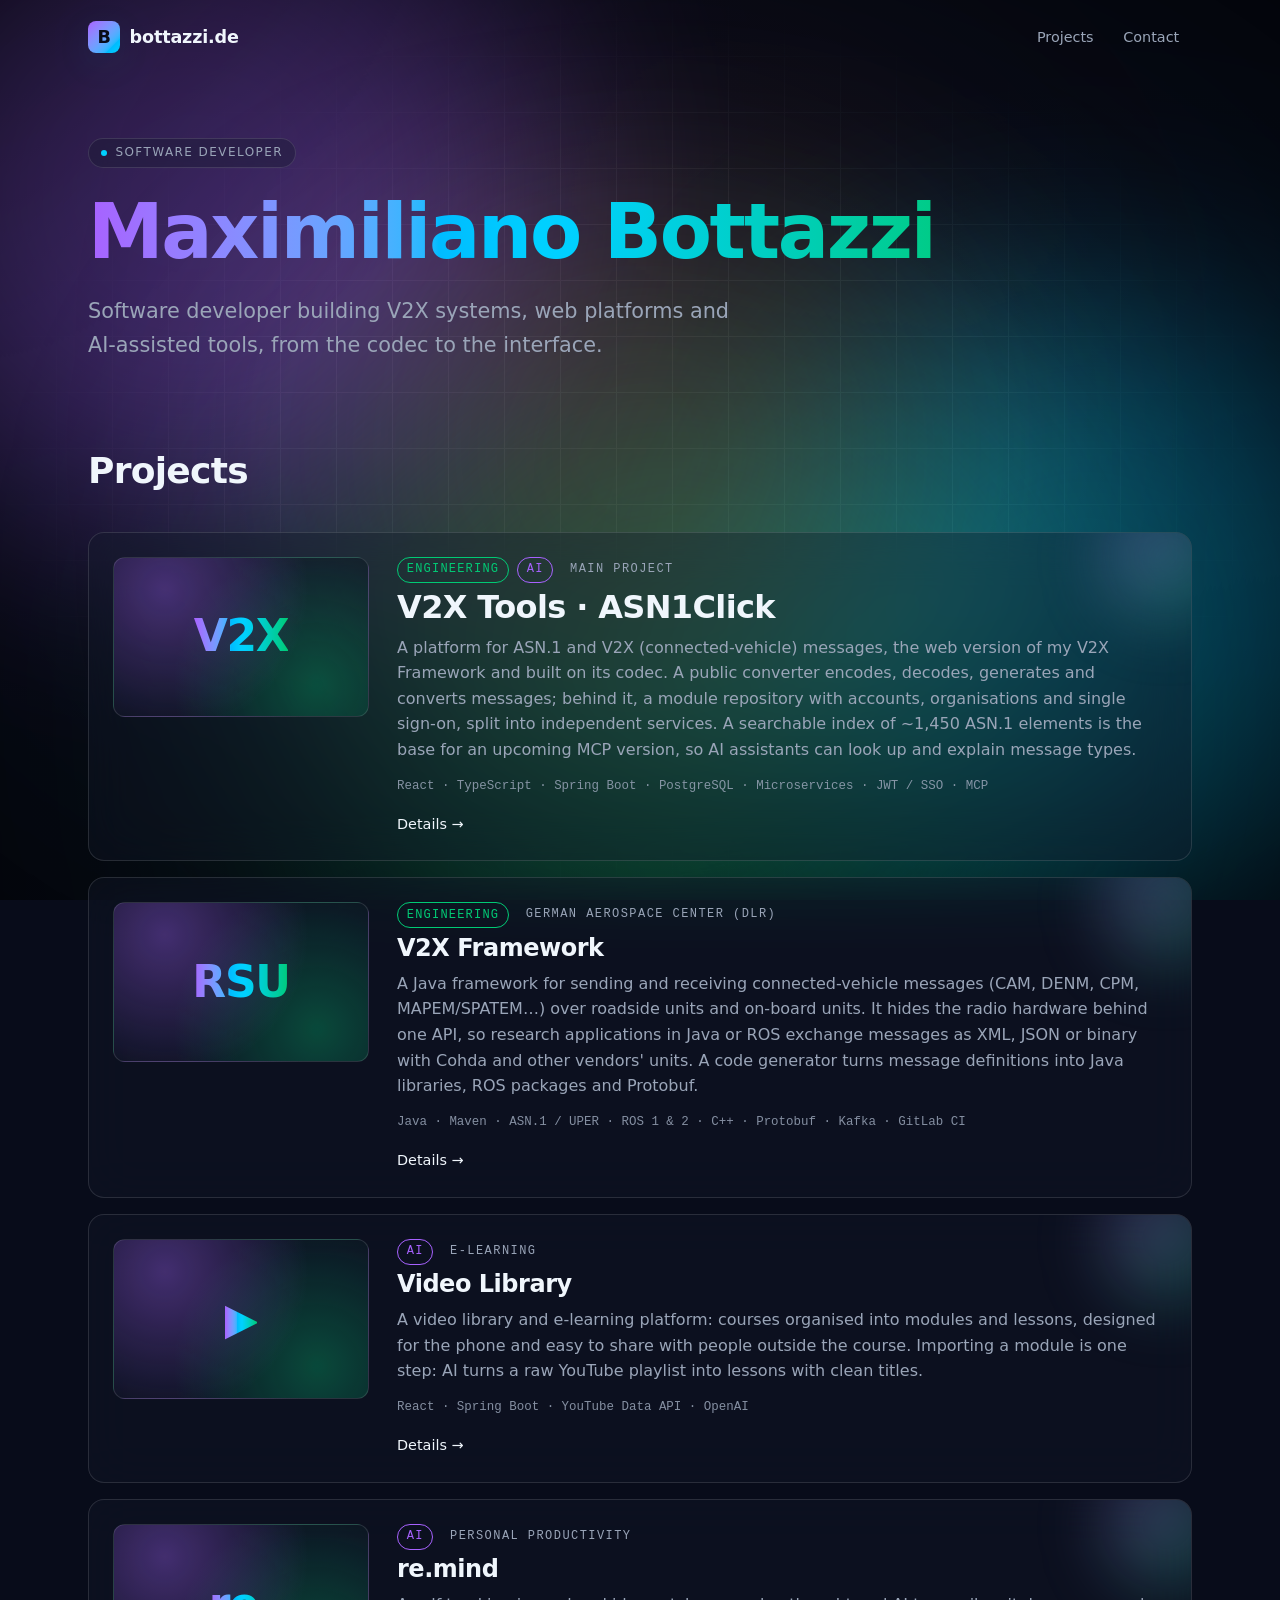
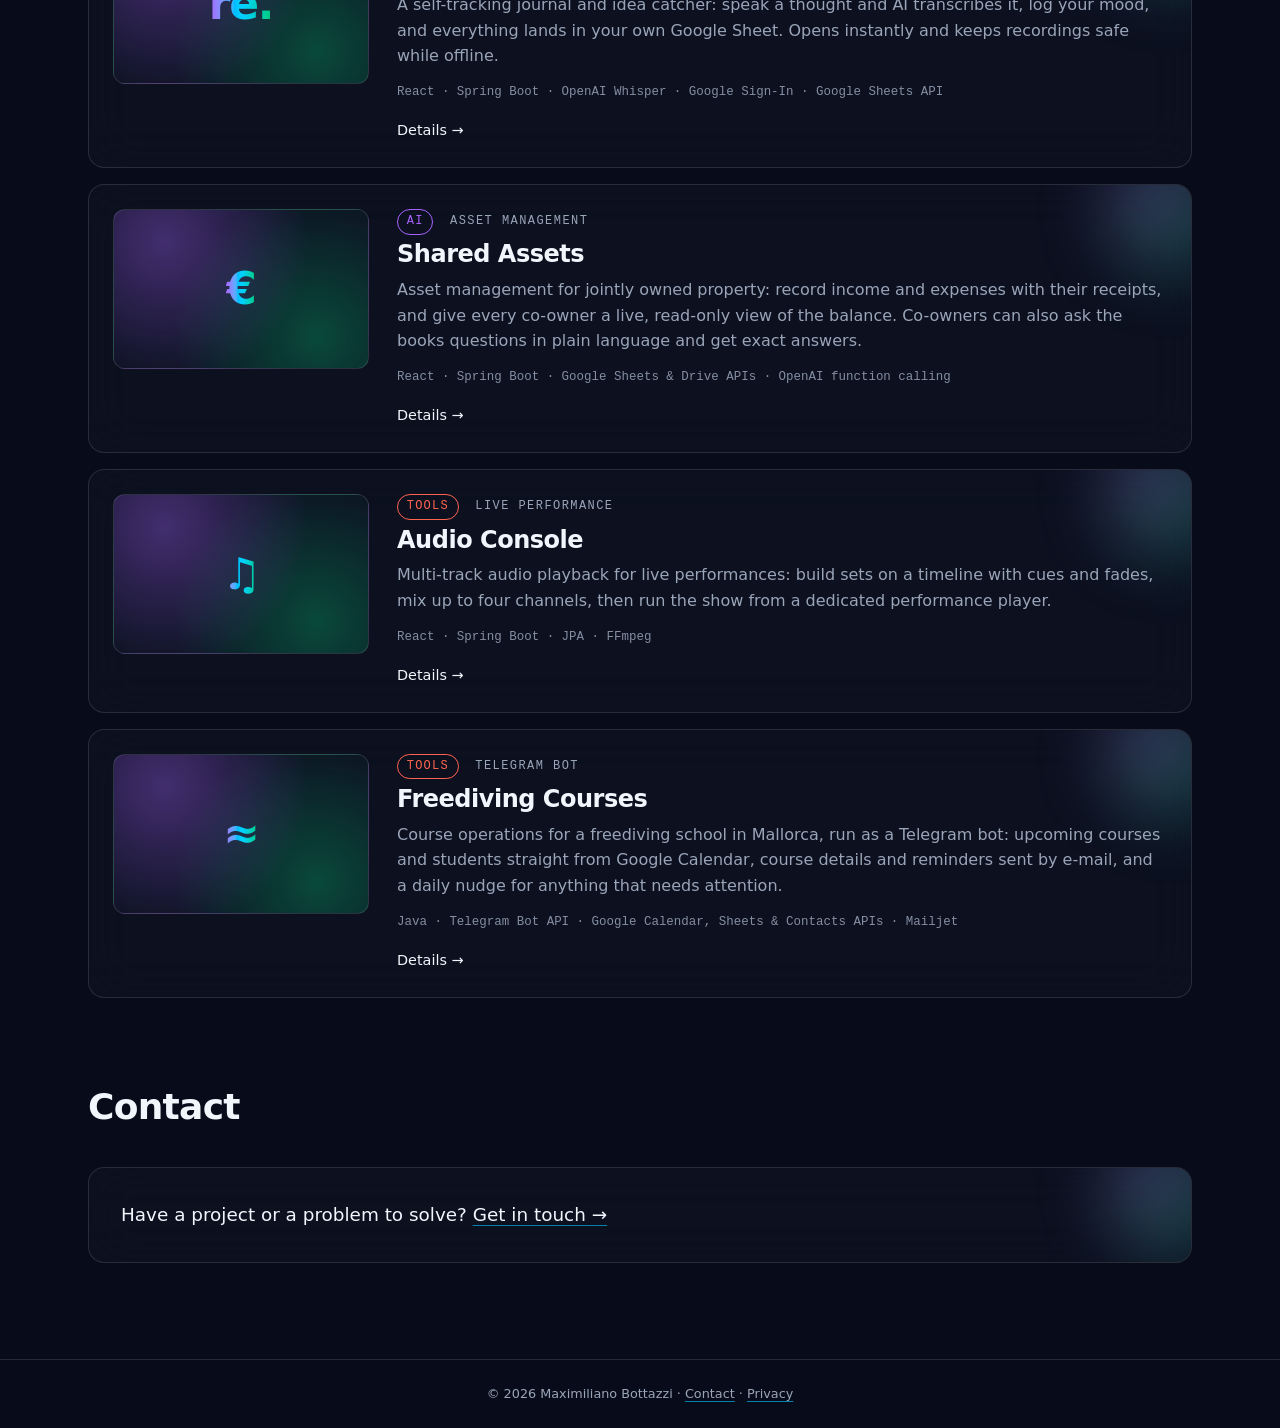
==== commit 9c74480f: "V2X Tools: AI tag too Co-Authored-By: Claude Opus 5.5 <noreply@anthropic.com>" ====
--- a/index.html
+++ b/index.html
@@ -26,7 +26,7 @@
         <li class="featured">
           <a class="thumb" href="/projects/v2x-tools.html" aria-hidden="true" tabindex="-1"><span>V2X</span></a>
           <div>
-            <p class="kicker"><span class="cat eng">Engineering</span> Main project</p>
+            <p class="kicker"><span class="cat eng">Engineering</span><span class="cat ai">AI</span> Main project</p>
             <h3><a href="/projects/v2x-tools.html">V2X Tools · ASN1Click</a></h3>
             <p>A platform for ASN.1 and V2X (connected-vehicle) messages, the web version of my V2X Framework and built on its codec. A public converter encodes, decodes, generates and converts messages; behind it, a module repository with accounts, organisations and single sign-on, split into independent services. A searchable index of ~1,450 ASN.1 elements is the base for an upcoming MCP version, so AI assistants can look up and explain message types.</p>
             <p class="stack">React · TypeScript · Spring Boot · PostgreSQL · Microservices · JWT / SSO · MCP</p>
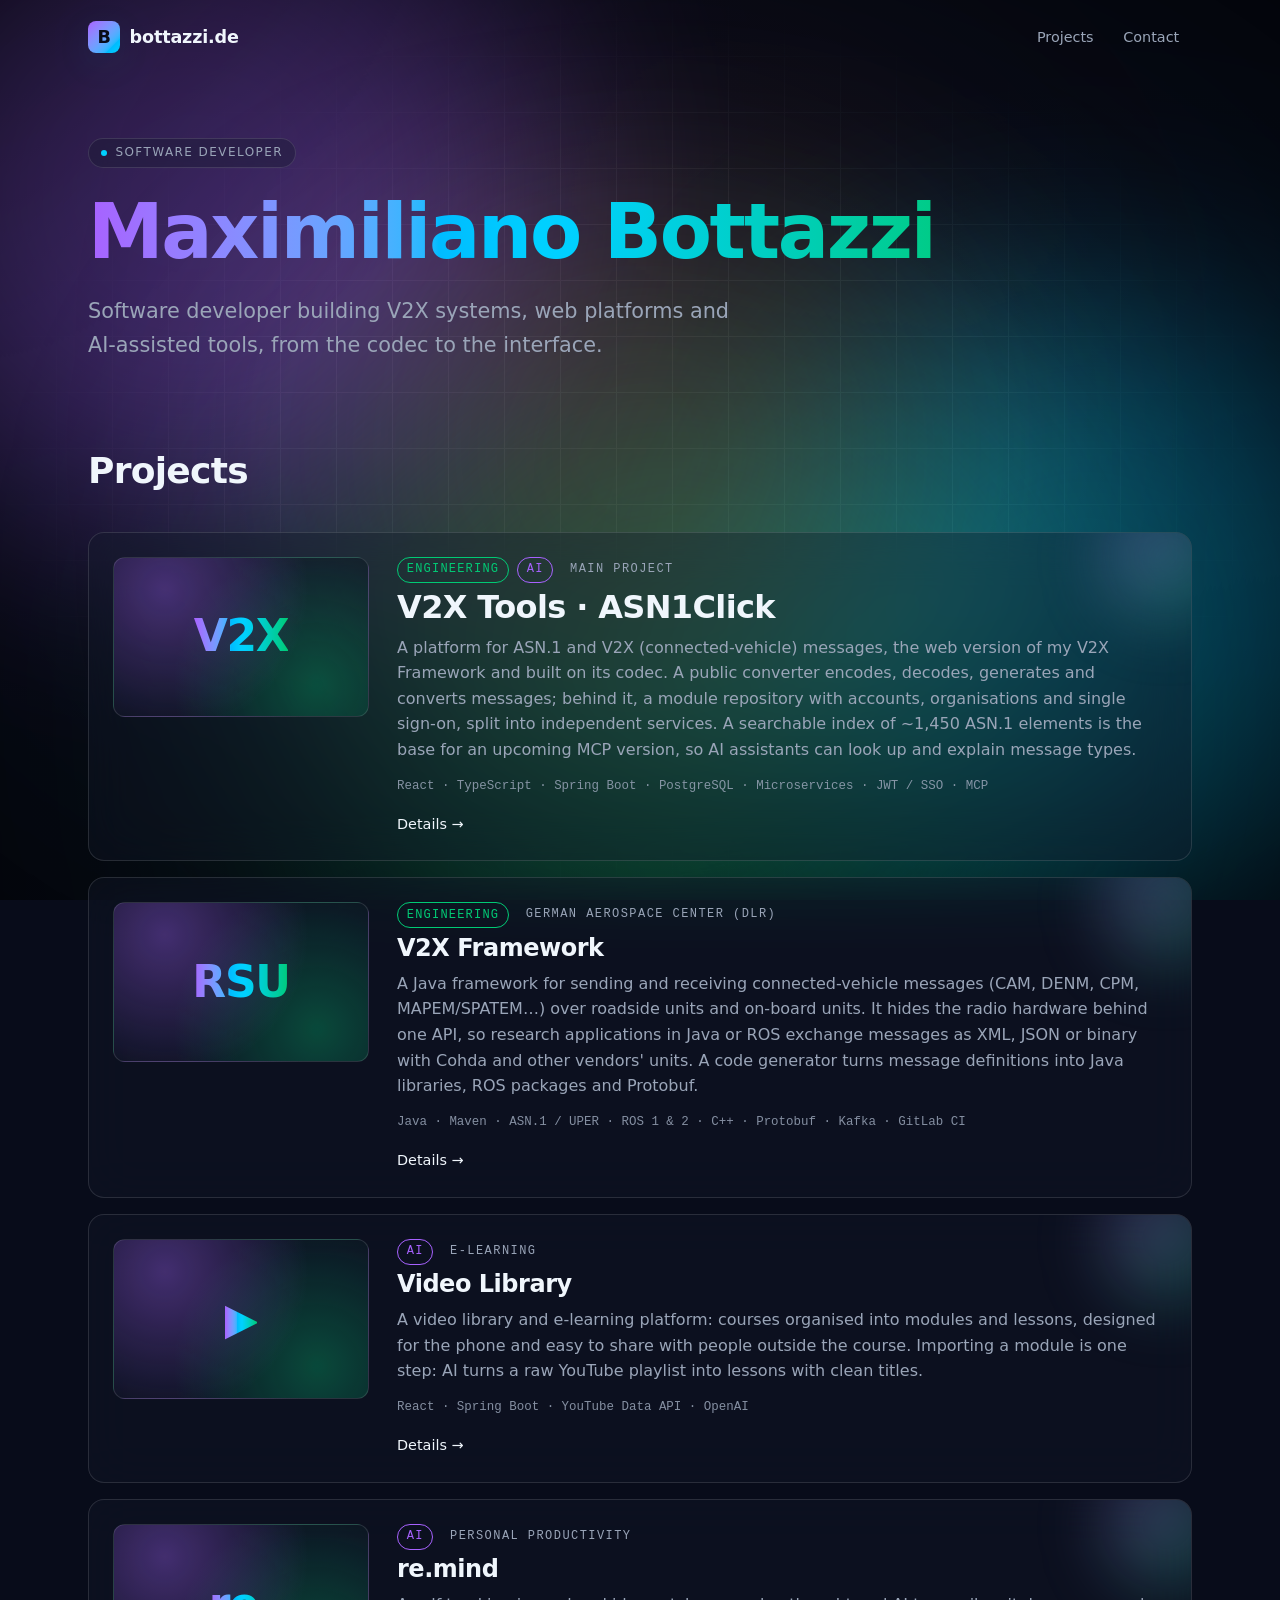
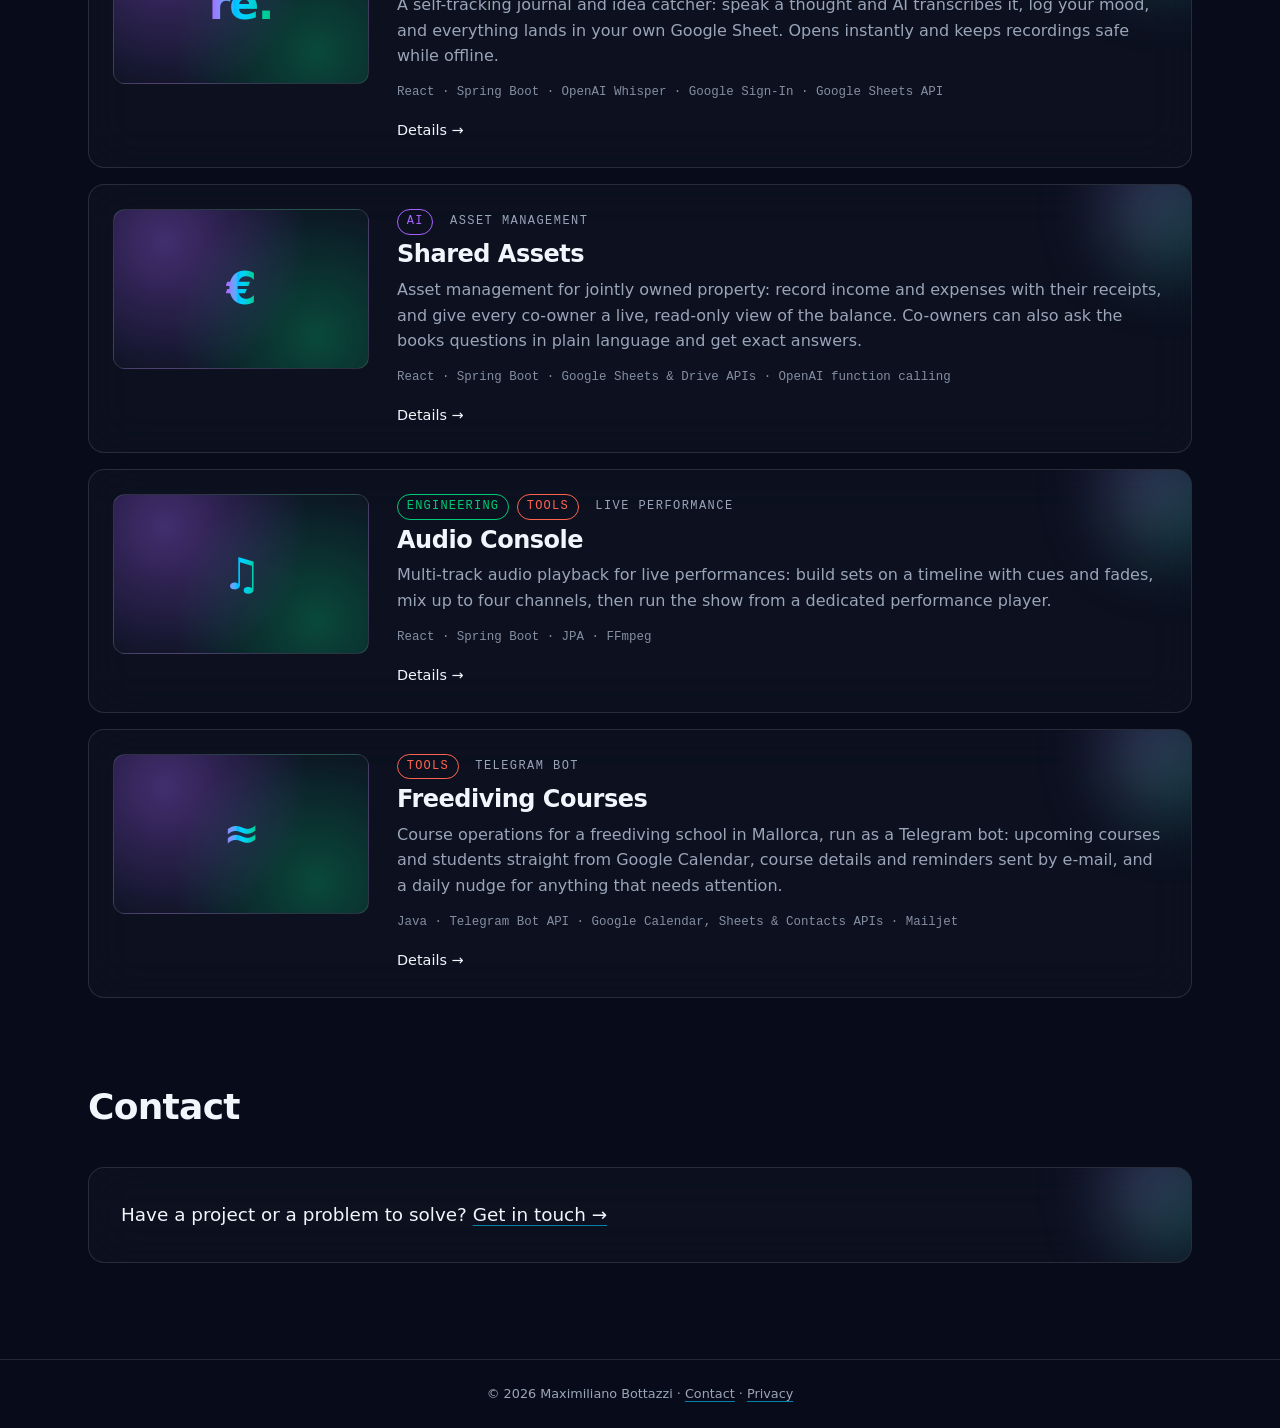
==== commit b5e181f5: "Audio Console: Engineering tag too Co-Authored-By: Claude Opus 5.5 <noreply@anthropic.com>" ====
--- a/index.html
+++ b/index.html
@@ -76,7 +76,7 @@
         <li>
           <a class="thumb" href="/projects/audio-console.html" aria-hidden="true" tabindex="-1"><span>♫</span></a>
           <div>
-            <p class="kicker"><span class="cat tools">Tools</span> Live performance</p>
+            <p class="kicker"><span class="cat eng">Engineering</span><span class="cat tools">Tools</span> Live performance</p>
             <h3><a href="/projects/audio-console.html">Audio Console</a></h3>
             <p>Multi-track audio playback for live performances: build sets on a timeline with cues and fades, mix up to four channels, then run the show from a dedicated performance player.</p>
             <p class="stack">React · Spring Boot · JPA · FFmpeg</p>
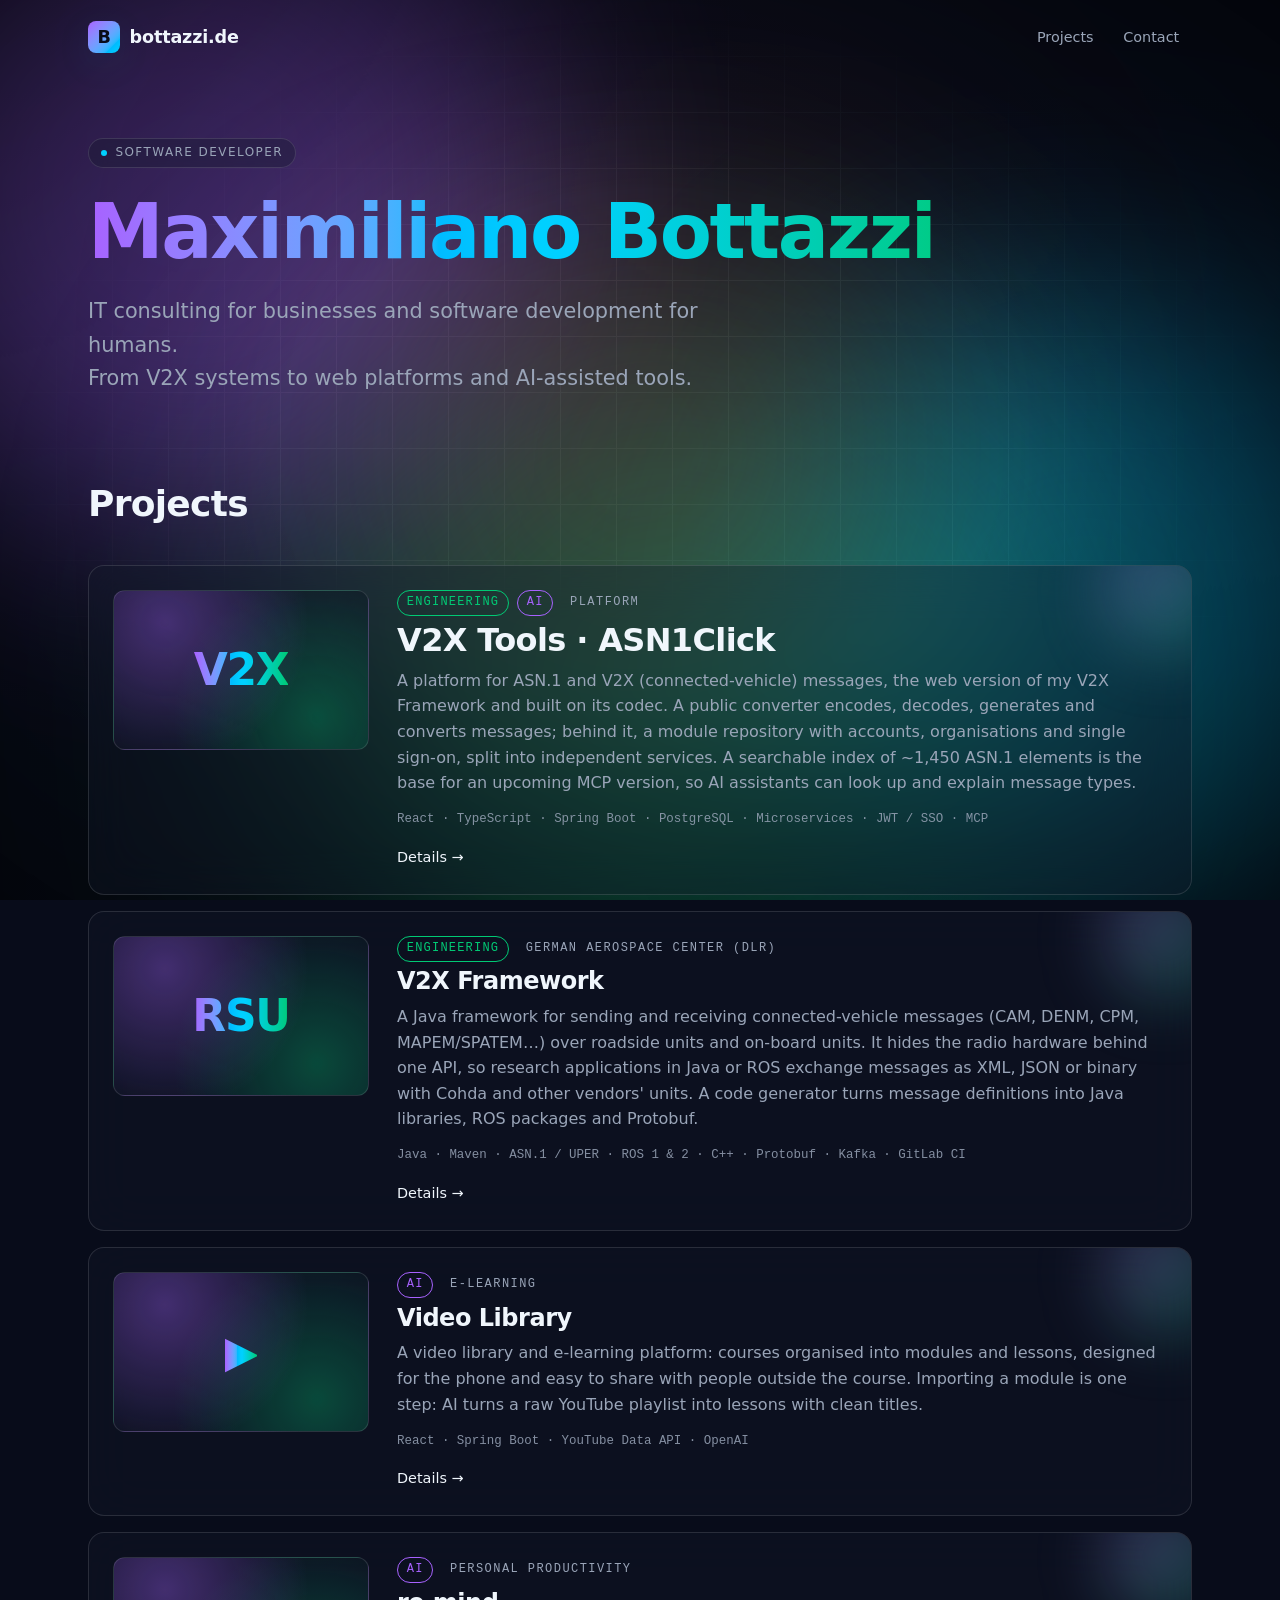
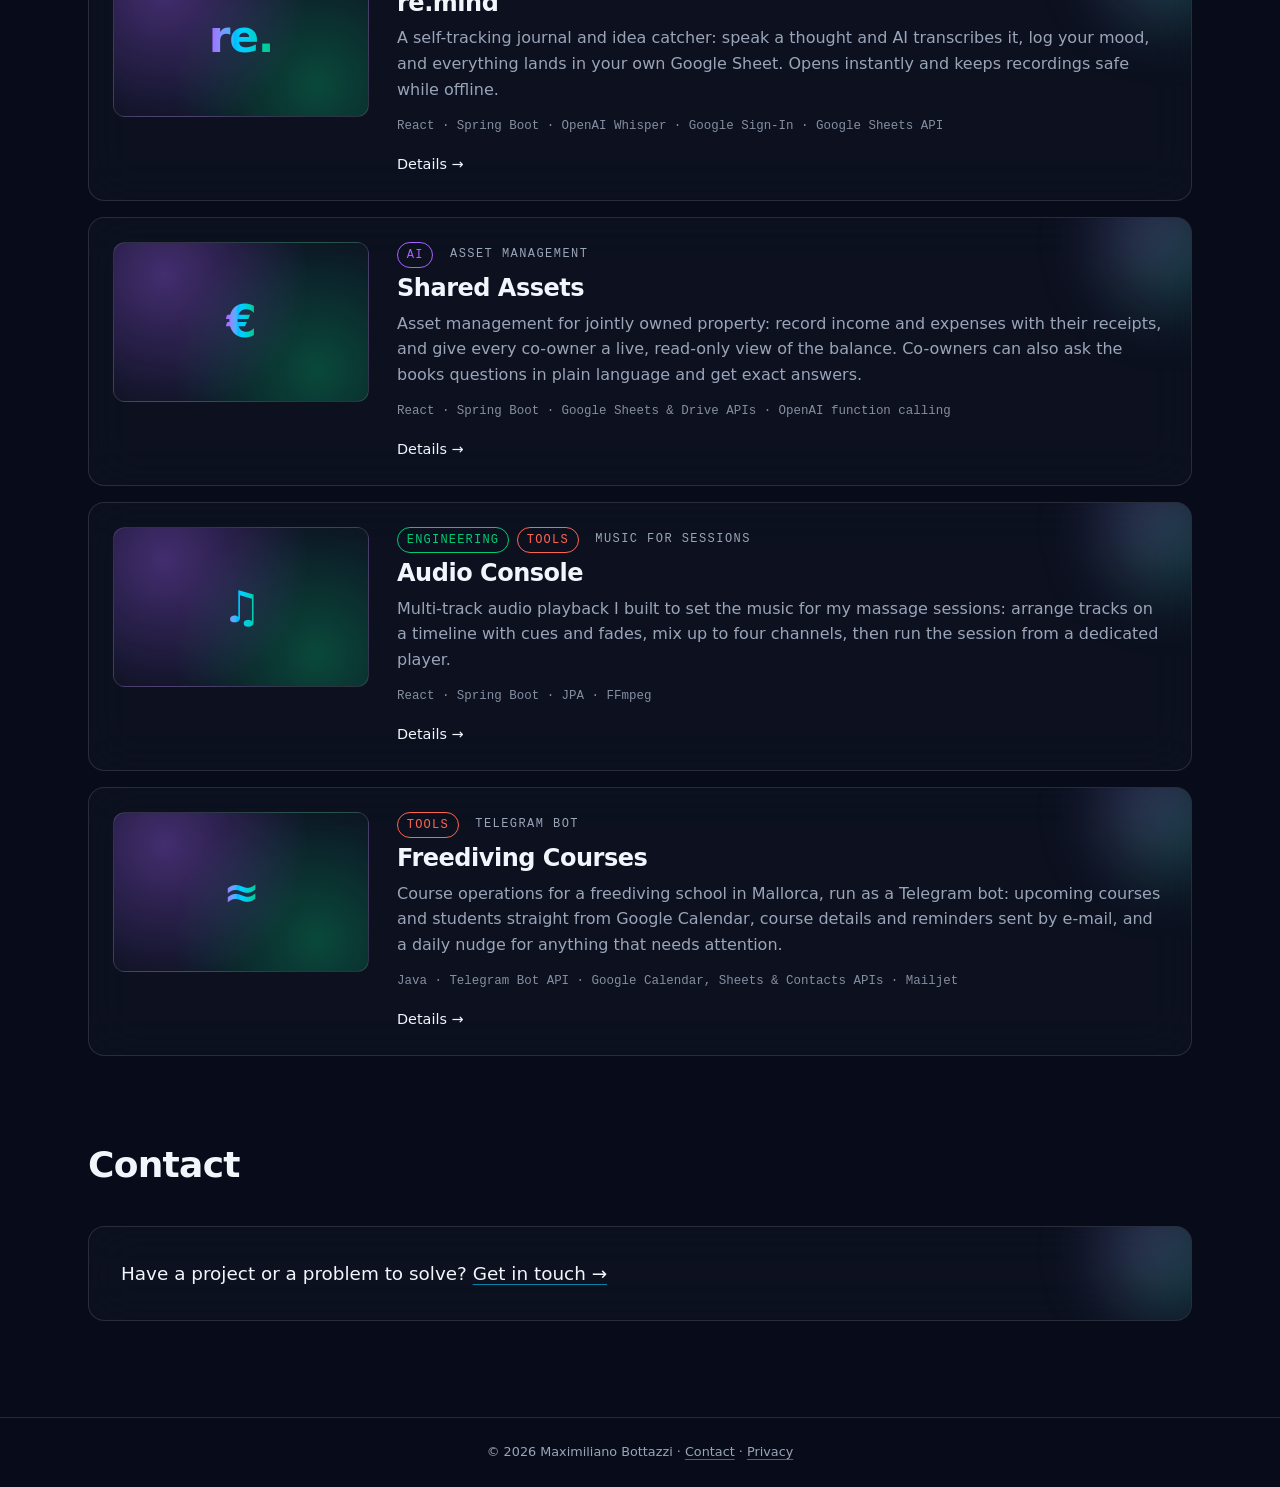
==== commit 98375292: "Restore the consulting lead; Audio Console is for my massage sessions Co-Authored-By: Claude Opus 5." ====
--- a/index.html
+++ b/index.html
@@ -4,7 +4,7 @@
   <meta charset="utf-8">
   <meta name="viewport" content="width=device-width, initial-scale=1">
   <title>Maximiliano Bottazzi</title>
-  <meta name="description" content="Maximiliano Bottazzi — Software developer building V2X systems, web platforms and AI-assisted tools, from the codec to the interface.">
+  <meta name="description" content="Maximiliano Bottazzi — IT consulting for businesses and software development for humans. From V2X systems to web platforms and AI-assisted tools.">
   <meta name="robots" content="noindex, nofollow, noarchive">
   <link rel="icon" href="data:image/svg+xml,<svg xmlns='http://www.w3.org/2000/svg' viewBox='0 0 100 100'><defs><linearGradient id='g' x1='0' y1='0' x2='1' y2='1'><stop offset='0' stop-color='%23a855f7'/><stop offset='1' stop-color='%2338bdf8'/></linearGradient></defs><rect width='100' height='100' rx='24' fill='url(%23g)'/><text x='50' y='70' font-family='system-ui,sans-serif' font-size='60' font-weight='700' text-anchor='middle' fill='%23141625'>B</text></svg>">
   <link rel="stylesheet" href="/style.css?v=3">
@@ -18,7 +18,7 @@
   <main class="home">
     <span class="tag">Software developer</span>
     <h1>Maximiliano Bottazzi</h1>
-    <p class="lead">Software developer building V2X systems, web platforms and AI-assisted tools, from the codec to the interface.</p>
+    <p class="lead">IT consulting for businesses and software development for humans.<br>From V2X systems to web platforms and AI-assisted tools.</p>
 
     <section id="projects">
       <h2>Projects</h2>
@@ -26,7 +26,7 @@
         <li class="featured">
           <a class="thumb" href="/projects/v2x-tools.html" aria-hidden="true" tabindex="-1"><span>V2X</span></a>
           <div>
-            <p class="kicker"><span class="cat eng">Engineering</span><span class="cat ai">AI</span> Main project</p>
+            <p class="kicker"><span class="cat eng">Engineering</span><span class="cat ai">AI</span> Platform</p>
             <h3><a href="/projects/v2x-tools.html">V2X Tools · ASN1Click</a></h3>
             <p>A platform for ASN.1 and V2X (connected-vehicle) messages, the web version of my V2X Framework and built on its codec. A public converter encodes, decodes, generates and converts messages; behind it, a module repository with accounts, organisations and single sign-on, split into independent services. A searchable index of ~1,450 ASN.1 elements is the base for an upcoming MCP version, so AI assistants can look up and explain message types.</p>
             <p class="stack">React · TypeScript · Spring Boot · PostgreSQL · Microservices · JWT / SSO · MCP</p>
@@ -76,9 +76,9 @@
         <li>
           <a class="thumb" href="/projects/audio-console.html" aria-hidden="true" tabindex="-1"><span>♫</span></a>
           <div>
-            <p class="kicker"><span class="cat eng">Engineering</span><span class="cat tools">Tools</span> Live performance</p>
+            <p class="kicker"><span class="cat eng">Engineering</span><span class="cat tools">Tools</span> Music for sessions</p>
             <h3><a href="/projects/audio-console.html">Audio Console</a></h3>
-            <p>Multi-track audio playback for live performances: build sets on a timeline with cues and fades, mix up to four channels, then run the show from a dedicated performance player.</p>
+            <p>Multi-track audio playback I built to set the music for my massage sessions: arrange tracks on a timeline with cues and fades, mix up to four channels, then run the session from a dedicated player.</p>
             <p class="stack">React · Spring Boot · JPA · FFmpeg</p>
             <a class="more" href="/projects/audio-console.html">Details →</a>
           </div>
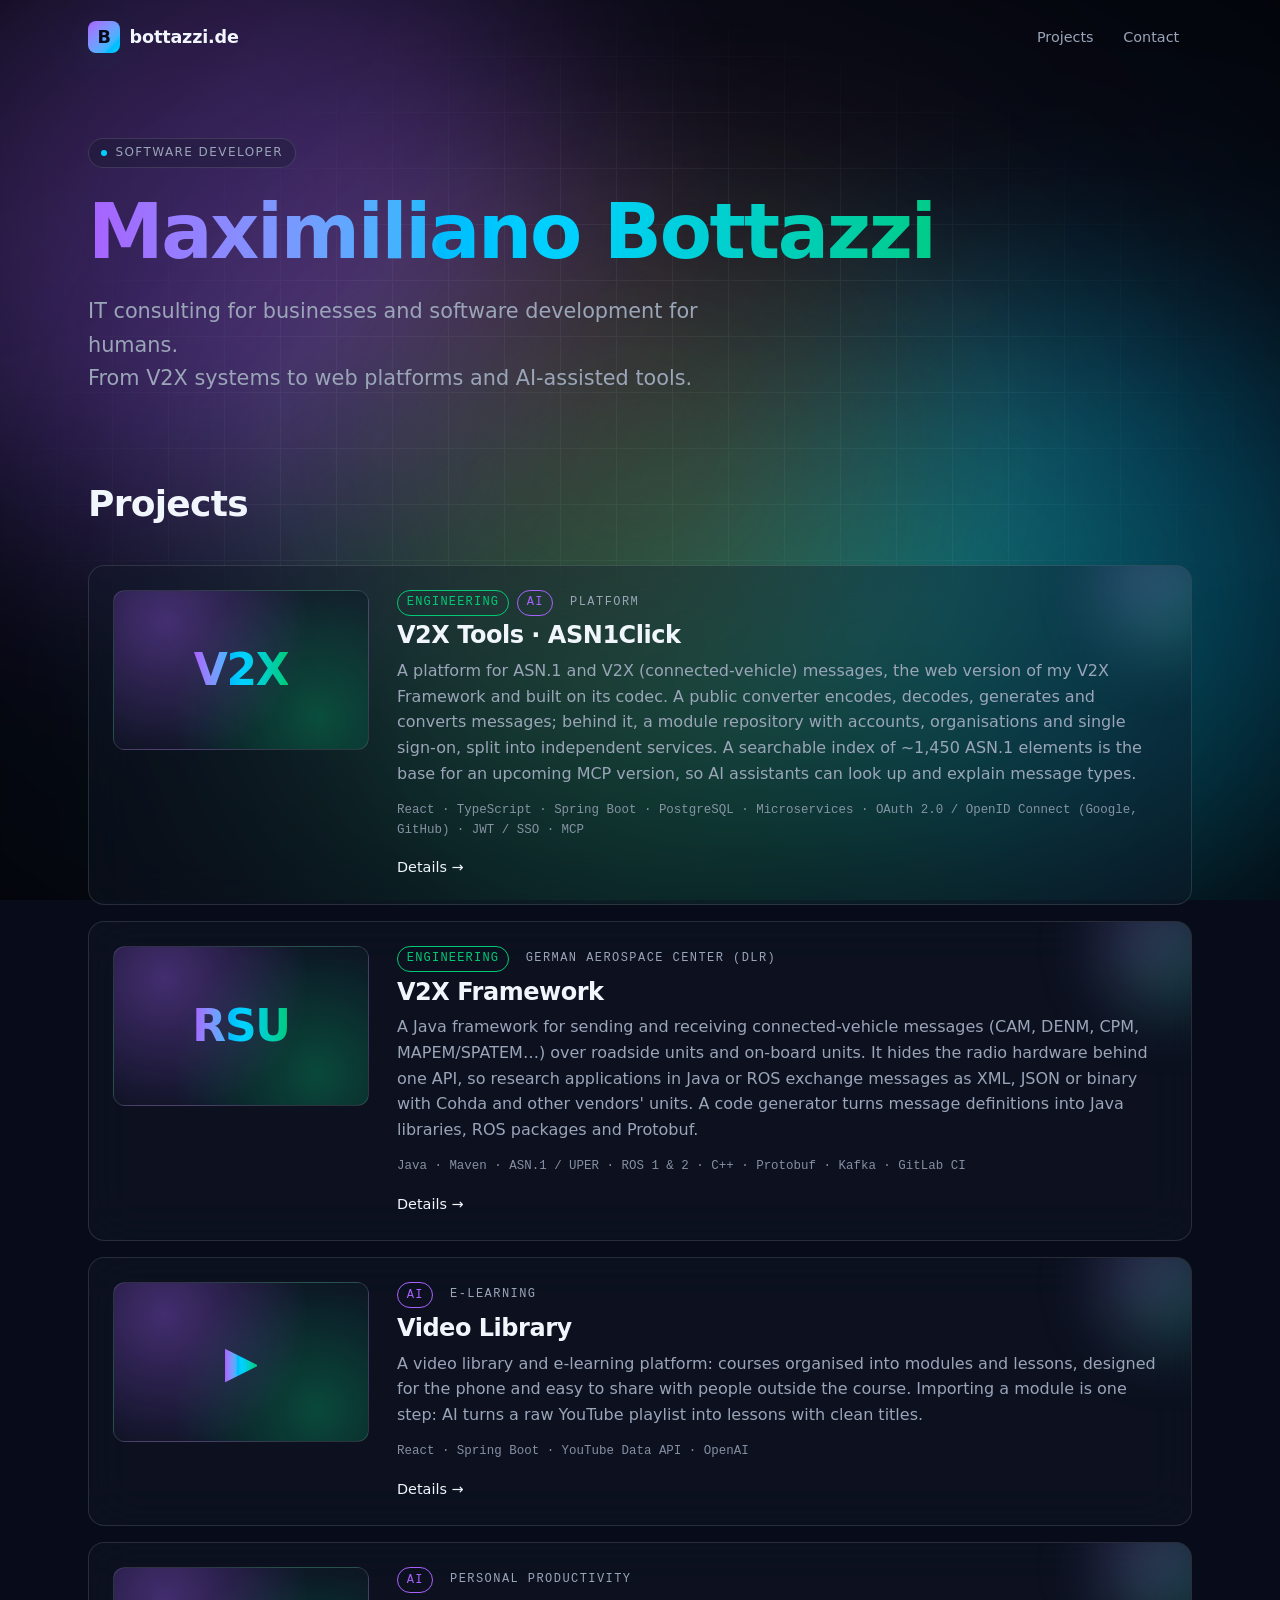
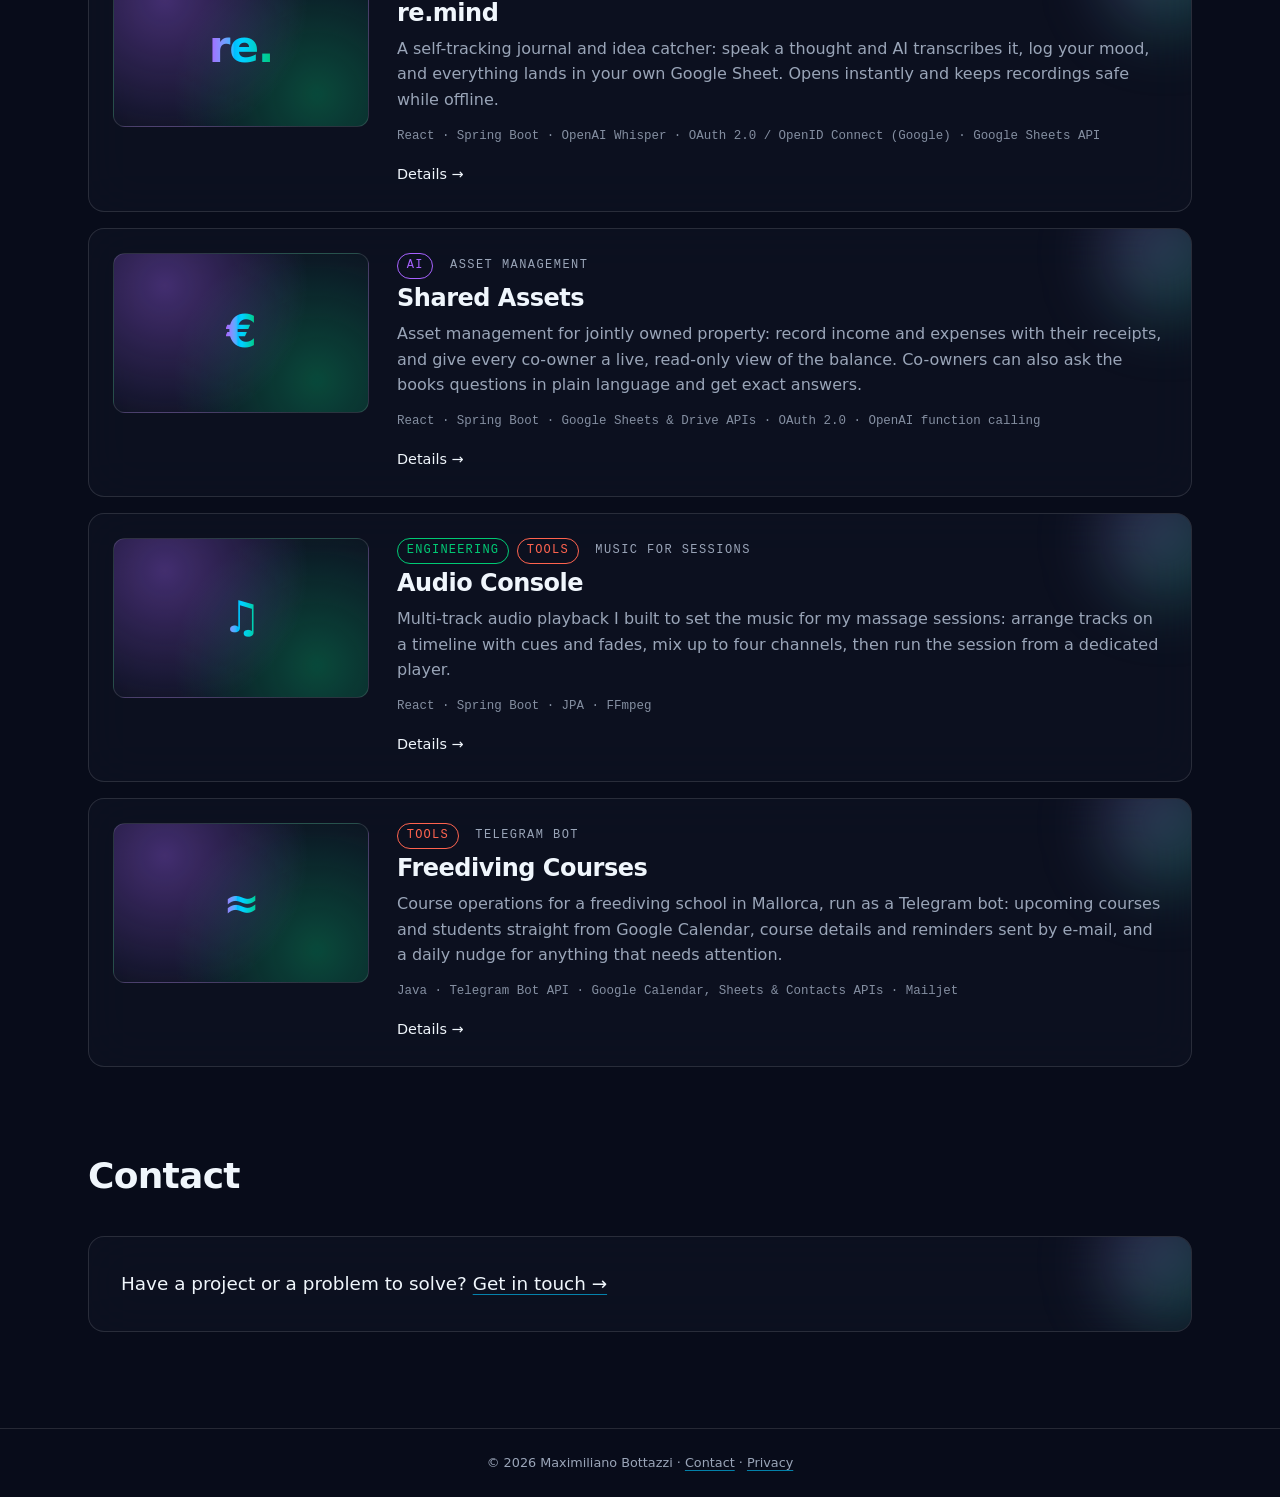
==== commit 051bbfe5: "OAuth 2.0 in the projects that use it; no oversized first card Co-Authored-By: Claude Opus 5.5 <nore" ====
--- a/index.html
+++ b/index.html
@@ -23,13 +23,13 @@
     <section id="projects">
       <h2>Projects</h2>
       <ul class="projects">
-        <li class="featured">
+        <li>
           <a class="thumb" href="/projects/v2x-tools.html" aria-hidden="true" tabindex="-1"><span>V2X</span></a>
           <div>
             <p class="kicker"><span class="cat eng">Engineering</span><span class="cat ai">AI</span> Platform</p>
             <h3><a href="/projects/v2x-tools.html">V2X Tools · ASN1Click</a></h3>
             <p>A platform for ASN.1 and V2X (connected-vehicle) messages, the web version of my V2X Framework and built on its codec. A public converter encodes, decodes, generates and converts messages; behind it, a module repository with accounts, organisations and single sign-on, split into independent services. A searchable index of ~1,450 ASN.1 elements is the base for an upcoming MCP version, so AI assistants can look up and explain message types.</p>
-            <p class="stack">React · TypeScript · Spring Boot · PostgreSQL · Microservices · JWT / SSO · MCP</p>
+            <p class="stack">React · TypeScript · Spring Boot · PostgreSQL · Microservices · OAuth 2.0 / OpenID Connect (Google, GitHub) · JWT / SSO · MCP</p>
             <a class="more" href="/projects/v2x-tools.html">Details →</a>
           </div>
         </li>
@@ -59,7 +59,7 @@
             <p class="kicker"><span class="cat ai">AI</span> Personal productivity</p>
             <h3><a href="/projects/remind.html">re.mind</a></h3>
             <p>A self-tracking journal and idea catcher: speak a thought and AI transcribes it, log your mood, and everything lands in your own Google Sheet. Opens instantly and keeps recordings safe while offline.</p>
-            <p class="stack">React · Spring Boot · OpenAI Whisper · Google Sign-In · Google Sheets API</p>
+            <p class="stack">React · Spring Boot · OpenAI Whisper · OAuth 2.0 / OpenID Connect (Google) · Google Sheets API</p>
             <a class="more" href="/projects/remind.html">Details →</a>
           </div>
         </li>
@@ -69,7 +69,7 @@
             <p class="kicker"><span class="cat ai">AI</span> Asset management</p>
             <h3><a href="/projects/shared-assets.html">Shared Assets</a></h3>
             <p>Asset management for jointly owned property: record income and expenses with their receipts, and give every co-owner a live, read-only view of the balance. Co-owners can also ask the books questions in plain language and get exact answers.</p>
-            <p class="stack">React · Spring Boot · Google Sheets &amp; Drive APIs · OpenAI function calling</p>
+            <p class="stack">React · Spring Boot · Google Sheets &amp; Drive APIs · OAuth 2.0 · OpenAI function calling</p>
             <a class="more" href="/projects/shared-assets.html">Details →</a>
           </div>
         </li>
